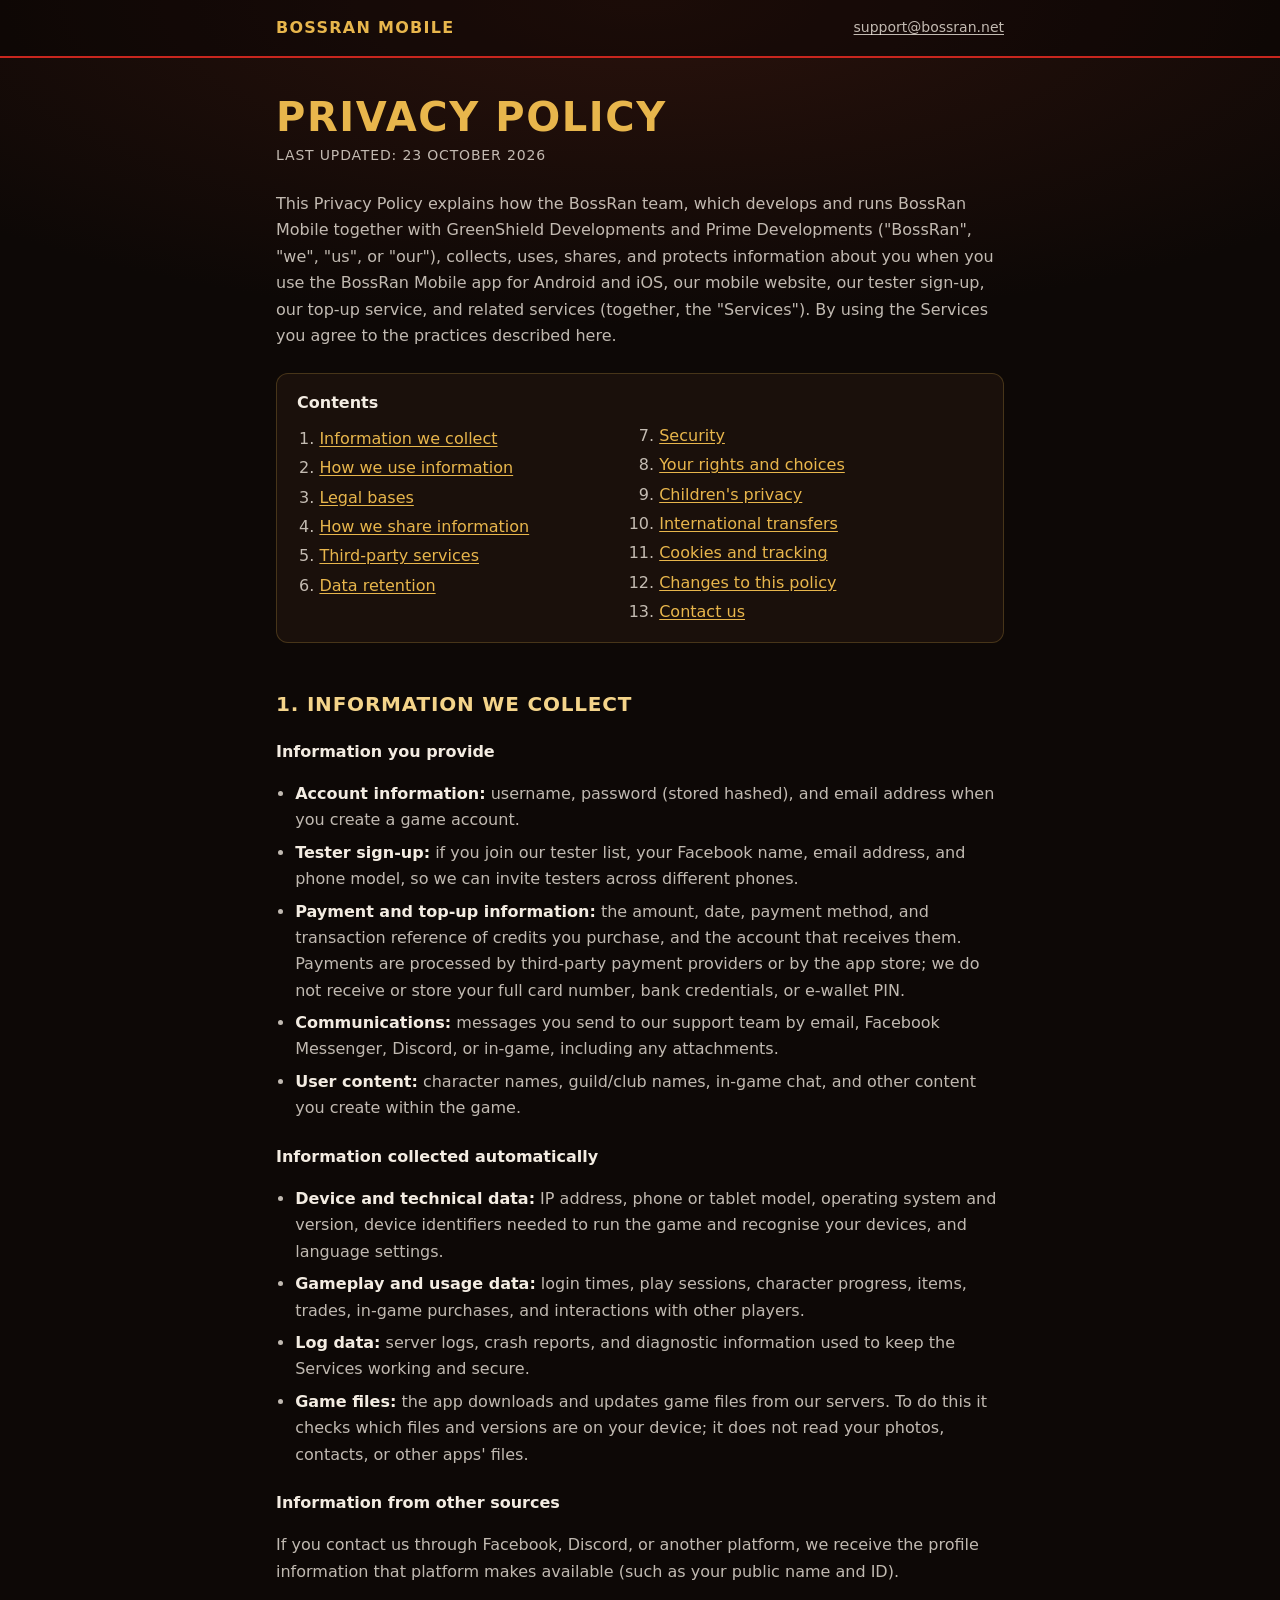
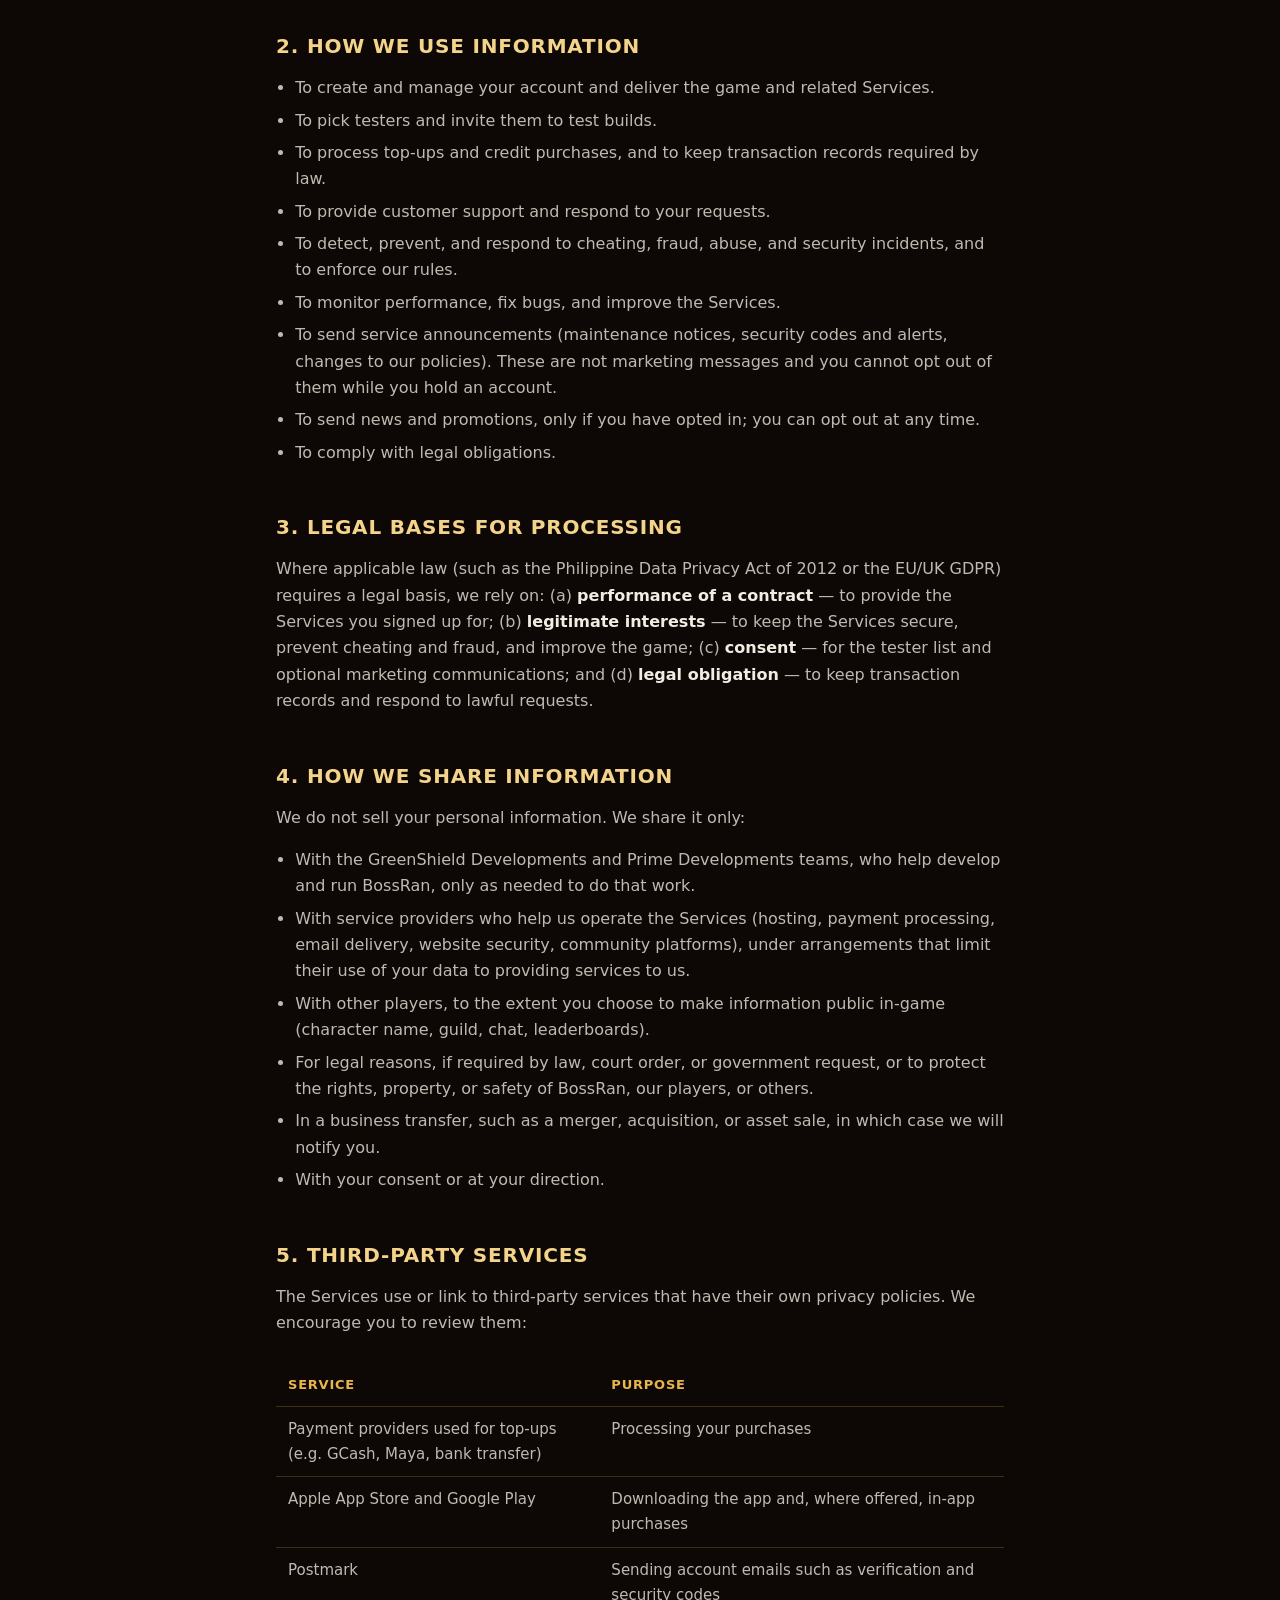
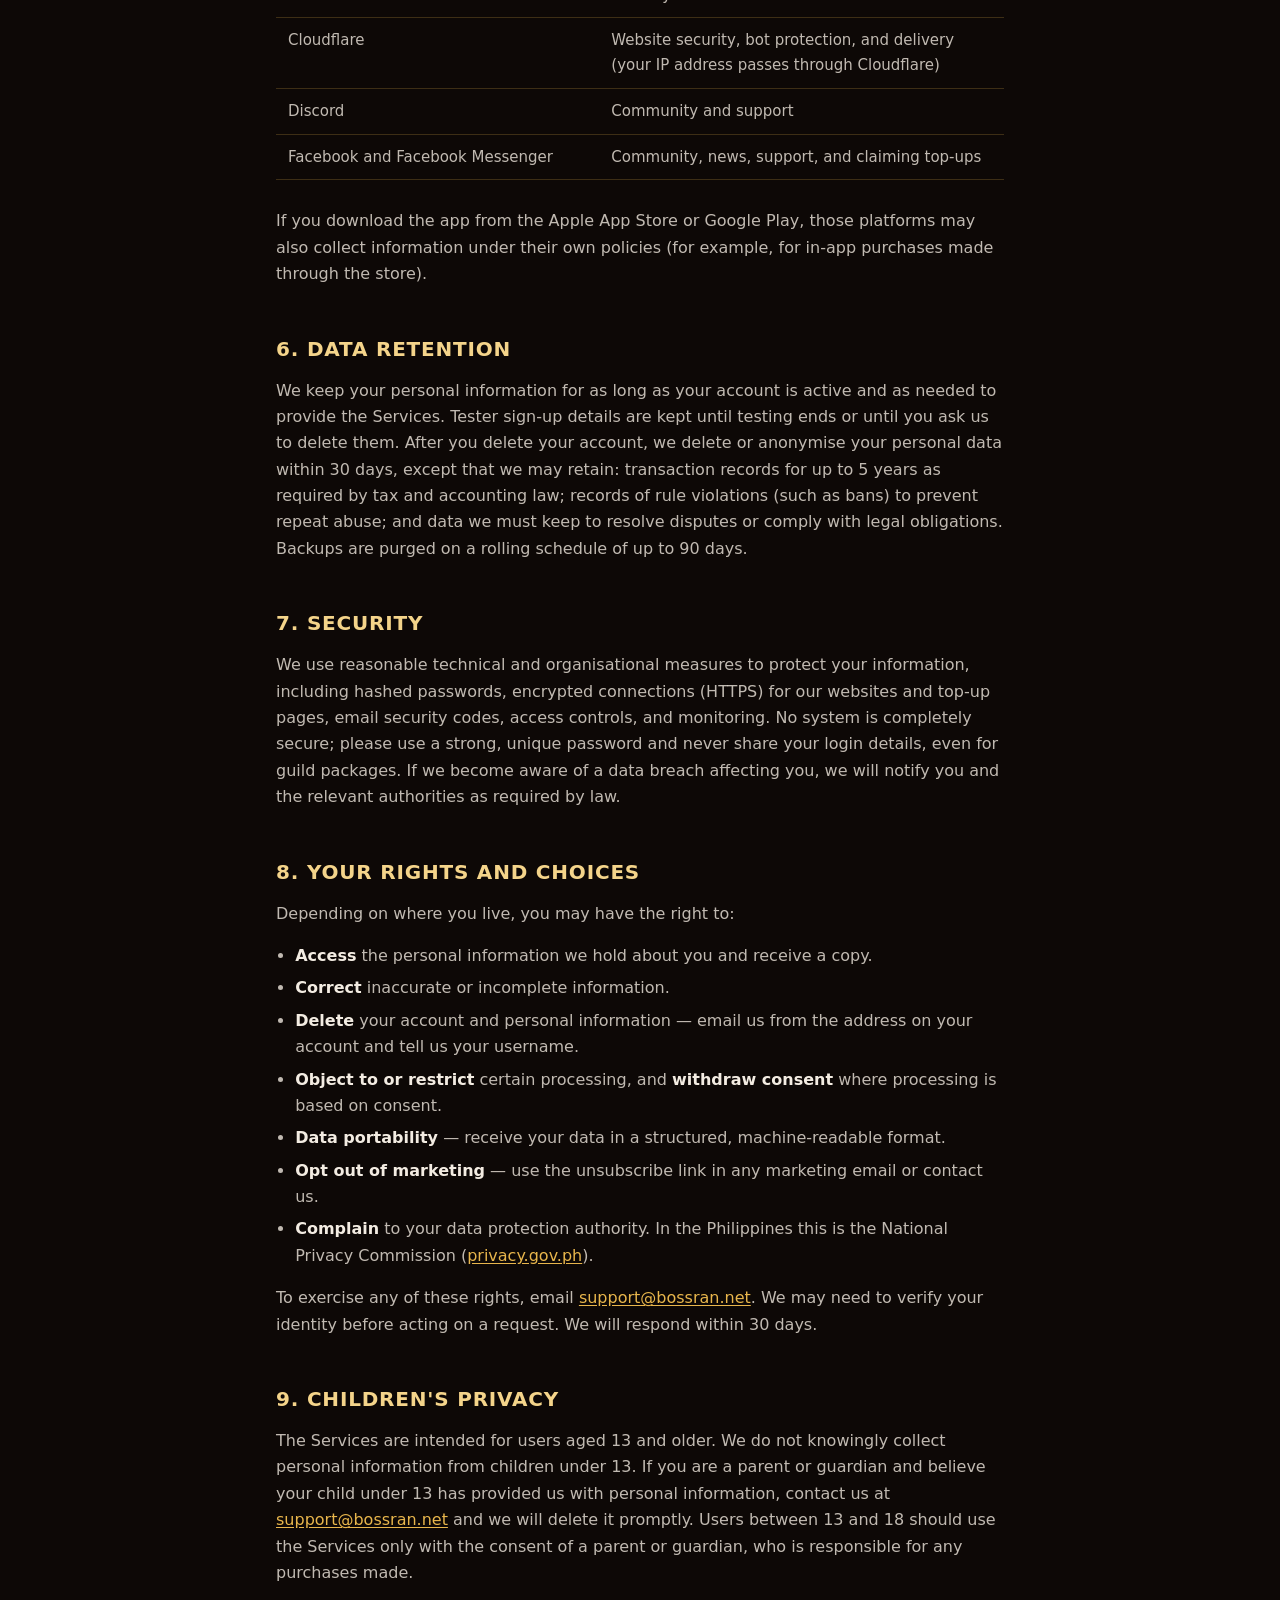
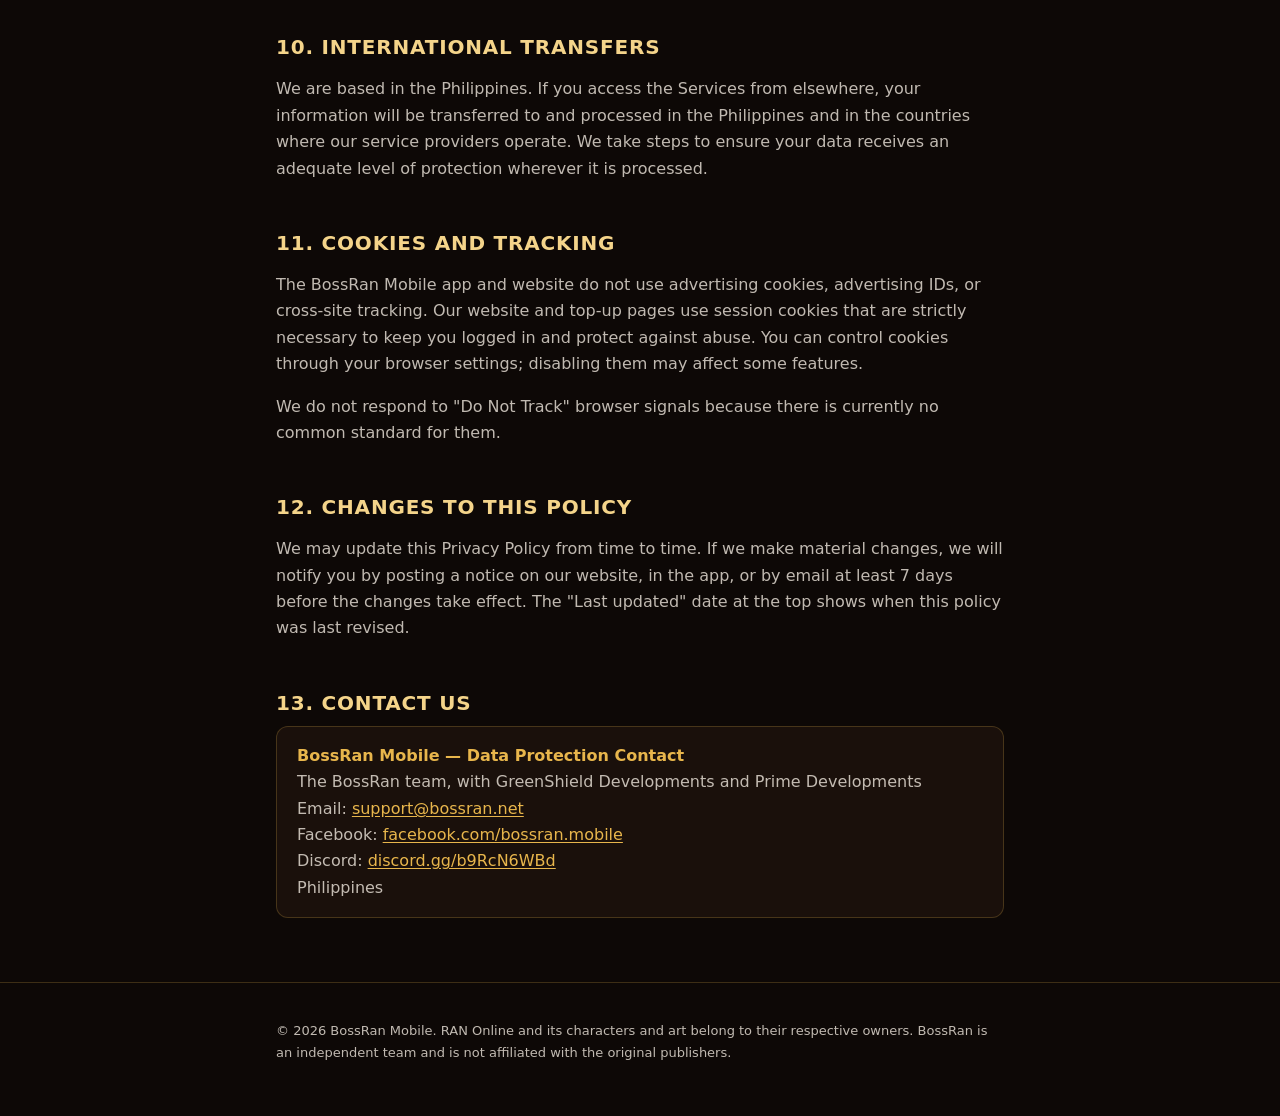
==== privacy.html @ d38cae31 "Update mobile site (2026-10-23) Co-Authored-By: Claude Opus 5.5 <noreply@anthropic.com>" ====
<!doctype html>
<html lang="en">
<head>
<meta charset="utf-8">
<meta name="viewport" content="width=device-width, initial-scale=1, viewport-fit=cover">
<title>Privacy Policy · BossRan Mobile</title>
<meta name="description" content="How BossRan Mobile collects, uses and protects your information.">
<meta name="theme-color" content="#0d0806">
<style>
:root {
  --bg: #0d0806;
  --panel: #1a100b;
  --border: rgba(232, 182, 76, .22);
  --gold: #e8b64c;
  --gold-soft: #f4d48a;
  --red: #c8261e;
  --text: #f3ece2;
  --muted: rgba(243, 236, 226, .78);
}
* { box-sizing: border-box; }
html { -webkit-text-size-adjust: 100%; scroll-behavior: smooth; }
body {
  margin: 0;
  background: radial-gradient(120% 60% at 50% 0, #2a120c 0, var(--bg) 60%) fixed, var(--bg);
  color: var(--text);
  font: 16px/1.65 system-ui, -apple-system, "Segoe UI", Roboto, sans-serif;
}
.wrap { max-width: 760px; margin: 0 auto; padding: 0 16px; }
header { border-bottom: 2px solid var(--red); background: rgba(0, 0, 0, .35); }
header .wrap { display: flex; align-items: center; justify-content: space-between; min-height: 56px; gap: 12px; }
.brand { color: var(--gold); font-weight: 800; letter-spacing: .08em; text-transform: uppercase; text-decoration: none; }
header a.contact { color: var(--muted); font-size: 14px; }
main { padding: 36px 0 64px; }
h1 { margin: 0 0 4px; color: var(--gold); font-size: clamp(28px, 7vw, 40px); line-height: 1.15; letter-spacing: .04em; text-transform: uppercase; }
.updated { margin: 0 0 24px; color: var(--muted); font-size: 14px; letter-spacing: .06em; text-transform: uppercase; }
h2 { margin: 40px 0 10px; padding-top: 8px; color: var(--gold-soft); font-size: 20px; line-height: 1.3; text-transform: uppercase; letter-spacing: .04em; scroll-margin-top: 16px; }
h3 { margin: 22px 0 6px; font-size: 16px; }
p, li { color: var(--muted); }
ul { padding-left: 1.2em; }
li { margin: 6px 0; }
b, strong { color: var(--text); }
a { color: var(--gold); text-underline-offset: 2px; }
.toc { margin: 24px 0; padding: 16px 20px; background: var(--panel); border: 1px solid var(--border); border-radius: 12px; }
.toc p { margin: 0 0 6px; color: var(--text); font-weight: 700; }
.toc ol { margin: 0; padding-left: 1.4em; columns: 2 220px; }
.toc li { margin: 3px 0; }
.note { padding: 14px 16px; background: rgba(200, 38, 30, .12); border-left: 3px solid var(--red); border-radius: 0 10px 10px 0; }
.table-wrap { overflow-x: auto; }
table { width: 100%; border-collapse: collapse; margin: 12px 0; font-size: 15px; }
th, td { padding: 10px 12px; border-bottom: 1px solid var(--border); text-align: left; vertical-align: top; }
th { color: var(--gold); font-size: 13px; letter-spacing: .06em; text-transform: uppercase; }
td { color: var(--muted); }
address { font-style: normal; padding: 16px 20px; background: var(--panel); border: 1px solid var(--border); border-radius: 12px; color: var(--muted); }
address b { color: var(--gold); }
footer { border-top: 1px solid var(--border); padding: 24px 0 40px; color: var(--muted); font-size: 13px; }
</style>
</head>
<body>
<header>
  <div class="wrap">
    <a class="brand" href="./">BossRan Mobile</a>
    <a class="contact" href="mailto:support@bossran.net">support@bossran.net</a>
  </div>
</header>

<main>
  <div class="wrap">
    <h1>Privacy Policy</h1>
    <p class="updated">Last updated: 23 October 2026</p>

    <p>This Privacy Policy explains how the BossRan team, which develops and runs BossRan Mobile together with GreenShield Developments and Prime Developments ("BossRan", "we", "us", or "our"), collects, uses, shares, and protects information about you when you use the BossRan Mobile app for Android and iOS, our mobile website, our tester sign-up, our top-up service, and related services (together, the "Services"). By using the Services you agree to the practices described here.</p>

    <nav class="toc" aria-label="Contents">
      <p>Contents</p>
      <ol>
        <li><a href="#collect">Information we collect</a></li>
        <li><a href="#use">How we use information</a></li>
        <li><a href="#bases">Legal bases</a></li>
        <li><a href="#share">How we share information</a></li>
        <li><a href="#third-party">Third-party services</a></li>
        <li><a href="#retention">Data retention</a></li>
        <li><a href="#security">Security</a></li>
        <li><a href="#rights">Your rights and choices</a></li>
        <li><a href="#children">Children's privacy</a></li>
        <li><a href="#transfers">International transfers</a></li>
        <li><a href="#cookies">Cookies and tracking</a></li>
        <li><a href="#changes">Changes to this policy</a></li>
        <li><a href="#contact">Contact us</a></li>
      </ol>
    </nav>

    <h2 id="collect">1. Information we collect</h2>
    <h3>Information you provide</h3>
    <ul>
      <li><b>Account information:</b> username, password (stored hashed), and email address when you create a game account.</li>
      <li><b>Tester sign-up:</b> if you join our tester list, your Facebook name, email address, and phone model, so we can invite testers across different phones.</li>
      <li><b>Payment and top-up information:</b> the amount, date, payment method, and transaction reference of credits you purchase, and the account that receives them. Payments are processed by third-party payment providers or by the app store; we do not receive or store your full card number, bank credentials, or e-wallet PIN.</li>
      <li><b>Communications:</b> messages you send to our support team by email, Facebook Messenger, Discord, or in-game, including any attachments.</li>
      <li><b>User content:</b> character names, guild/club names, in-game chat, and other content you create within the game.</li>
    </ul>
    <h3>Information collected automatically</h3>
    <ul>
      <li><b>Device and technical data:</b> IP address, phone or tablet model, operating system and version, device identifiers needed to run the game and recognise your devices, and language settings.</li>
      <li><b>Gameplay and usage data:</b> login times, play sessions, character progress, items, trades, in-game purchases, and interactions with other players.</li>
      <li><b>Log data:</b> server logs, crash reports, and diagnostic information used to keep the Services working and secure.</li>
      <li><b>Game files:</b> the app downloads and updates game files from our servers. To do this it checks which files and versions are on your device; it does not read your photos, contacts, or other apps' files.</li>
    </ul>
    <h3>Information from other sources</h3>
    <p>If you contact us through Facebook, Discord, or another platform, we receive the profile information that platform makes available (such as your public name and ID).</p>

    <h2 id="use">2. How we use information</h2>
    <ul>
      <li>To create and manage your account and deliver the game and related Services.</li>
      <li>To pick testers and invite them to test builds.</li>
      <li>To process top-ups and credit purchases, and to keep transaction records required by law.</li>
      <li>To provide customer support and respond to your requests.</li>
      <li>To detect, prevent, and respond to cheating, fraud, abuse, and security incidents, and to enforce our rules.</li>
      <li>To monitor performance, fix bugs, and improve the Services.</li>
      <li>To send service announcements (maintenance notices, security codes and alerts, changes to our policies). These are not marketing messages and you cannot opt out of them while you hold an account.</li>
      <li>To send news and promotions, only if you have opted in; you can opt out at any time.</li>
      <li>To comply with legal obligations.</li>
    </ul>

    <h2 id="bases">3. Legal bases for processing</h2>
    <p>Where applicable law (such as the Philippine Data Privacy Act of 2012 or the EU/UK GDPR) requires a legal basis, we rely on: (a) <b>performance of a contract</b> — to provide the Services you signed up for; (b) <b>legitimate interests</b> — to keep the Services secure, prevent cheating and fraud, and improve the game; (c) <b>consent</b> — for the tester list and optional marketing communications; and (d) <b>legal obligation</b> — to keep transaction records and respond to lawful requests.</p>

    <h2 id="share">4. How we share information</h2>
    <p>We do not sell your personal information. We share it only:</p>
    <ul>
      <li>With the GreenShield Developments and Prime Developments teams, who help develop and run BossRan, only as needed to do that work.</li>
      <li>With service providers who help us operate the Services (hosting, payment processing, email delivery, website security, community platforms), under arrangements that limit their use of your data to providing services to us.</li>
      <li>With other players, to the extent you choose to make information public in-game (character name, guild, chat, leaderboards).</li>
      <li>For legal reasons, if required by law, court order, or government request, or to protect the rights, property, or safety of BossRan, our players, or others.</li>
      <li>In a business transfer, such as a merger, acquisition, or asset sale, in which case we will notify you.</li>
      <li>With your consent or at your direction.</li>
    </ul>

    <h2 id="third-party">5. Third-party services</h2>
    <p>The Services use or link to third-party services that have their own privacy policies. We encourage you to review them:</p>
    <div class="table-wrap">
      <table>
        <thead><tr><th>Service</th><th>Purpose</th></tr></thead>
        <tbody>
          <tr><td>Payment providers used for top-ups (e.g. GCash, Maya, bank transfer)</td><td>Processing your purchases</td></tr>
          <tr><td>Apple App Store and Google Play</td><td>Downloading the app and, where offered, in-app purchases</td></tr>
          <tr><td>Postmark</td><td>Sending account emails such as verification and security codes</td></tr>
          <tr><td>Cloudflare</td><td>Website security, bot protection, and delivery (your IP address passes through Cloudflare)</td></tr>
          <tr><td>Discord</td><td>Community and support</td></tr>
          <tr><td>Facebook and Facebook Messenger</td><td>Community, news, support, and claiming top-ups</td></tr>
        </tbody>
      </table>
    </div>
    <p>If you download the app from the Apple App Store or Google Play, those platforms may also collect information under their own policies (for example, for in-app purchases made through the store).</p>

    <h2 id="retention">6. Data retention</h2>
    <p>We keep your personal information for as long as your account is active and as needed to provide the Services. Tester sign-up details are kept until testing ends or until you ask us to delete them. After you delete your account, we delete or anonymise your personal data within 30 days, except that we may retain: transaction records for up to 5 years as required by tax and accounting law; records of rule violations (such as bans) to prevent repeat abuse; and data we must keep to resolve disputes or comply with legal obligations. Backups are purged on a rolling schedule of up to 90 days.</p>

    <h2 id="security">7. Security</h2>
    <p>We use reasonable technical and organisational measures to protect your information, including hashed passwords, encrypted connections (HTTPS) for our websites and top-up pages, email security codes, access controls, and monitoring. No system is completely secure; please use a strong, unique password and never share your login details, even for guild packages. If we become aware of a data breach affecting you, we will notify you and the relevant authorities as required by law.</p>

    <h2 id="rights">8. Your rights and choices</h2>
    <p>Depending on where you live, you may have the right to:</p>
    <ul>
      <li><b>Access</b> the personal information we hold about you and receive a copy.</li>
      <li><b>Correct</b> inaccurate or incomplete information.</li>
      <li><b>Delete</b> your account and personal information — email us from the address on your account and tell us your username.</li>
      <li><b>Object to or restrict</b> certain processing, and <b>withdraw consent</b> where processing is based on consent.</li>
      <li><b>Data portability</b> — receive your data in a structured, machine-readable format.</li>
      <li><b>Opt out of marketing</b> — use the unsubscribe link in any marketing email or contact us.</li>
      <li><b>Complain</b> to your data protection authority. In the Philippines this is the National Privacy Commission (<a href="https://privacy.gov.ph" target="_blank" rel="noopener">privacy.gov.ph</a>).</li>
    </ul>
    <p>To exercise any of these rights, email <a href="mailto:support@bossran.net">support@bossran.net</a>. We may need to verify your identity before acting on a request. We will respond within 30 days.</p>

    <h2 id="children">9. Children's privacy</h2>
    <p>The Services are intended for users aged 13 and older. We do not knowingly collect personal information from children under 13. If you are a parent or guardian and believe your child under 13 has provided us with personal information, contact us at <a href="mailto:support@bossran.net">support@bossran.net</a> and we will delete it promptly. Users between 13 and 18 should use the Services only with the consent of a parent or guardian, who is responsible for any purchases made.</p>

    <h2 id="transfers">10. International transfers</h2>
    <p>We are based in the Philippines. If you access the Services from elsewhere, your information will be transferred to and processed in the Philippines and in the countries where our service providers operate. We take steps to ensure your data receives an adequate level of protection wherever it is processed.</p>

    <h2 id="cookies">11. Cookies and tracking</h2>
    <p>The BossRan Mobile app and website do not use advertising cookies, advertising IDs, or cross-site tracking. Our website and top-up pages use session cookies that are strictly necessary to keep you logged in and protect against abuse. You can control cookies through your browser settings; disabling them may affect some features.</p>
    <p>We do not respond to "Do Not Track" browser signals because there is currently no common standard for them.</p>

    <h2 id="changes">12. Changes to this policy</h2>
    <p>We may update this Privacy Policy from time to time. If we make material changes, we will notify you by posting a notice on our website, in the app, or by email at least 7 days before the changes take effect. The "Last updated" date at the top shows when this policy was last revised.</p>

    <h2 id="contact">13. Contact us</h2>
    <address>
      <b>BossRan Mobile — Data Protection Contact</b><br>
      The BossRan team, with GreenShield Developments and Prime Developments<br>
      Email: <a href="mailto:support@bossran.net">support@bossran.net</a><br>
      Facebook: <a href="https://www.facebook.com/bossran.mobile" target="_blank" rel="noopener">facebook.com/bossran.mobile</a><br>
      Discord: <a href="https://discord.gg/b9RcN6WBd" target="_blank" rel="noopener">discord.gg/b9RcN6WBd</a><br>
      Philippines
    </address>
  </div>
</main>

<footer>
  <div class="wrap">
    <p>© 2026 BossRan Mobile. RAN Online and its characters and art belong to their respective owners. BossRan is an independent team and is not affiliated with the original publishers.</p>
  </div>
</footer>
</body>
</html>
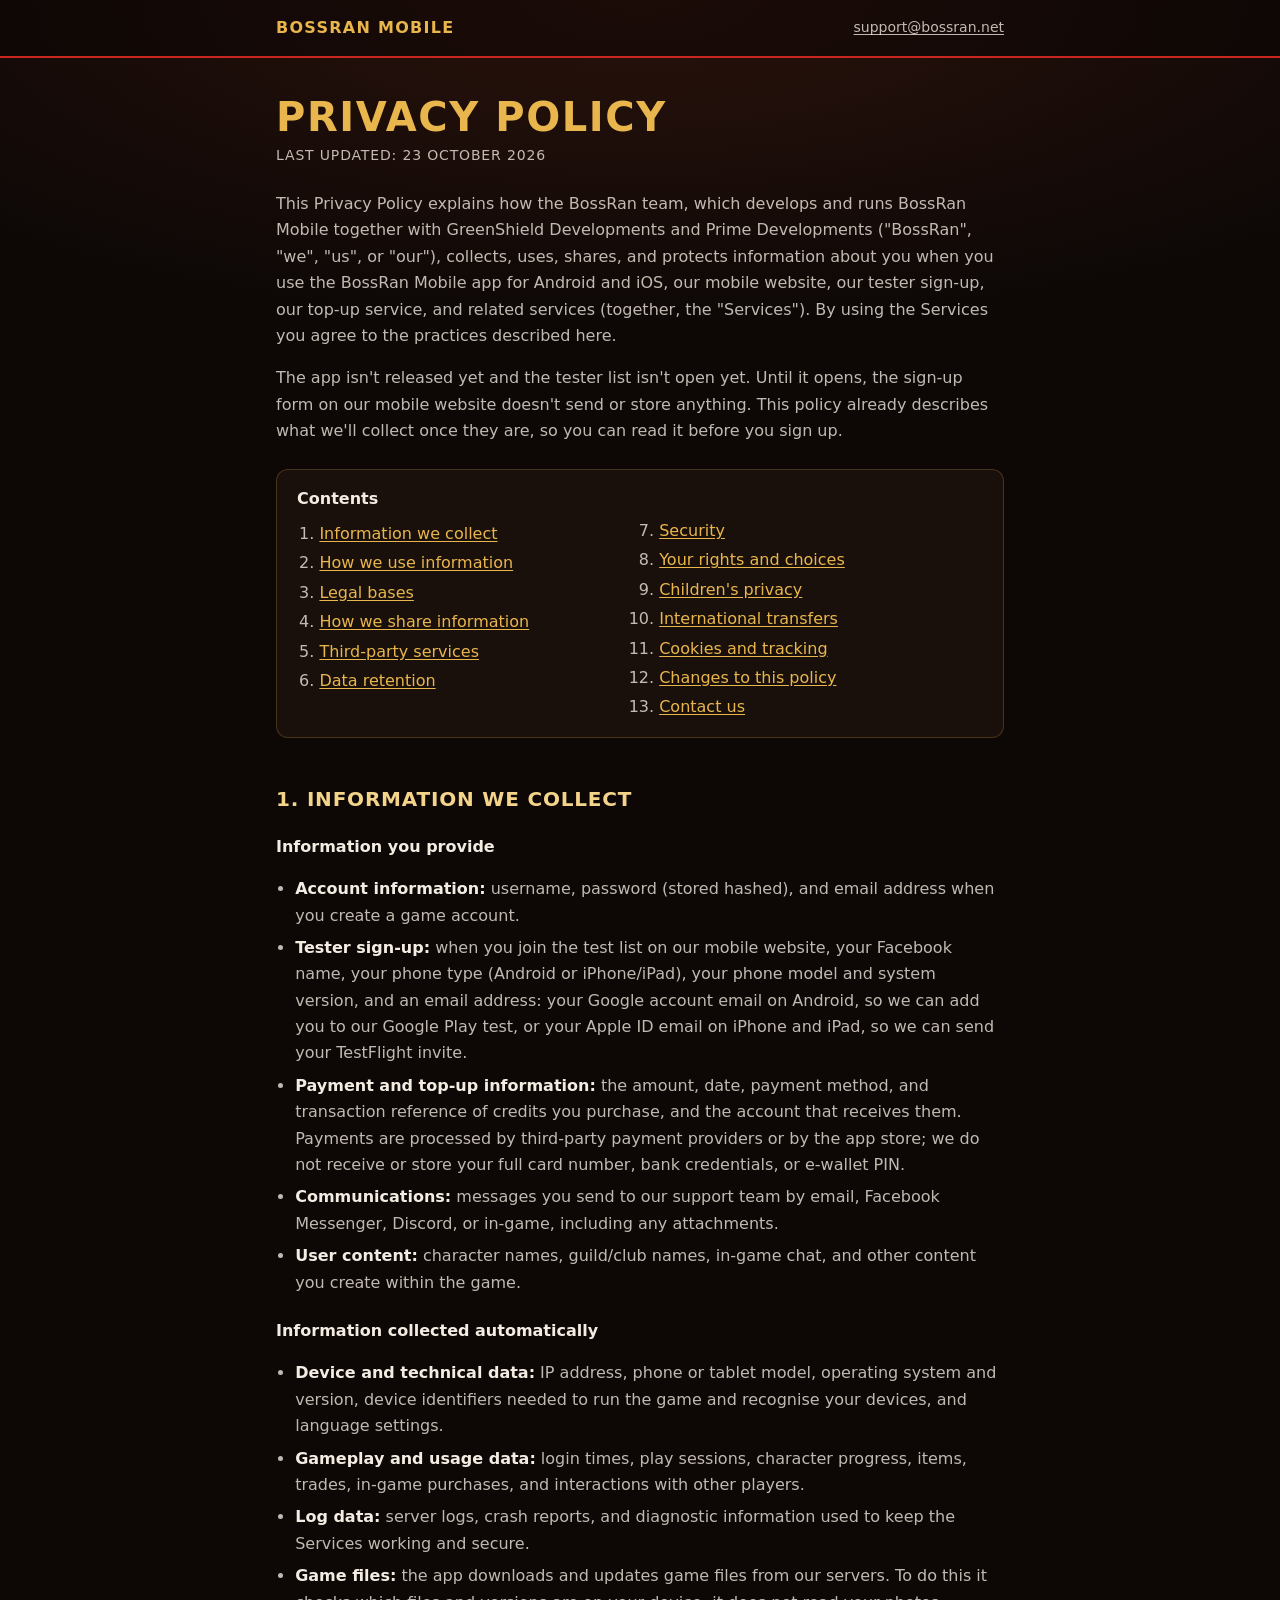
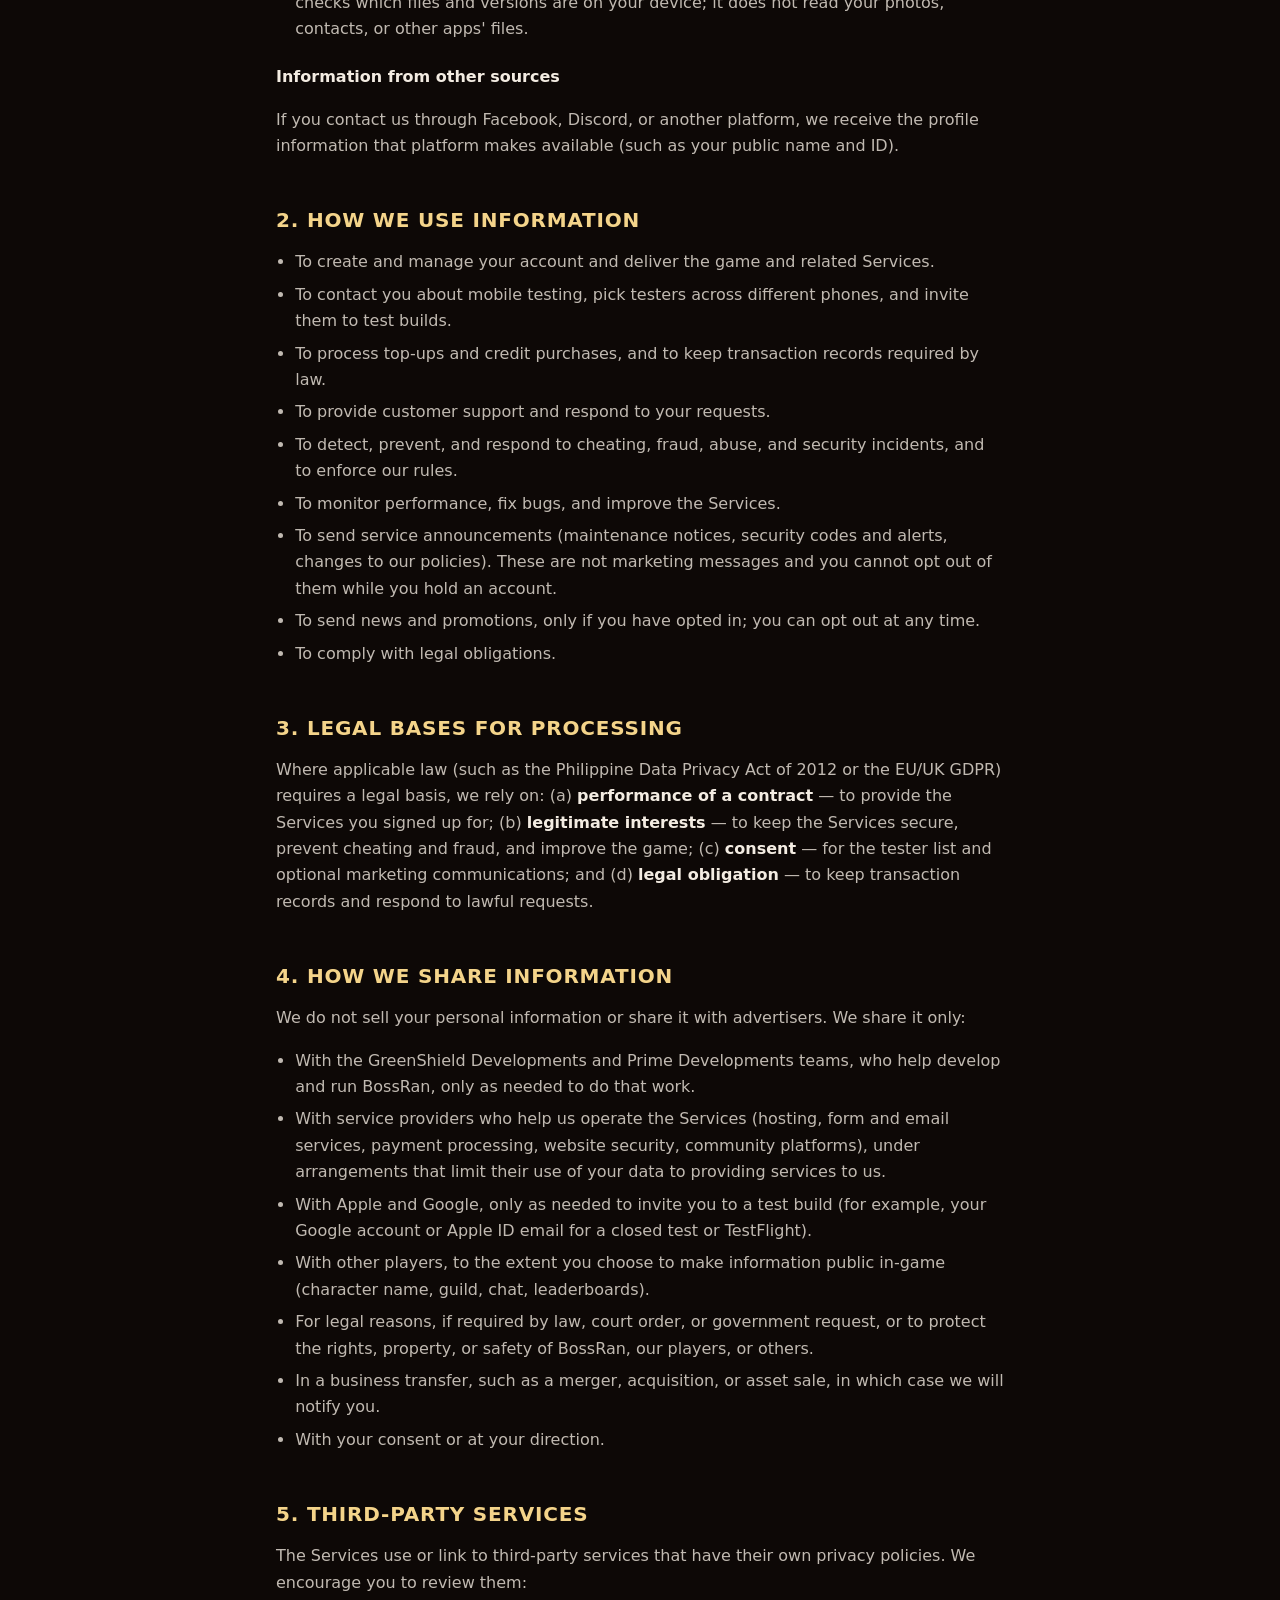
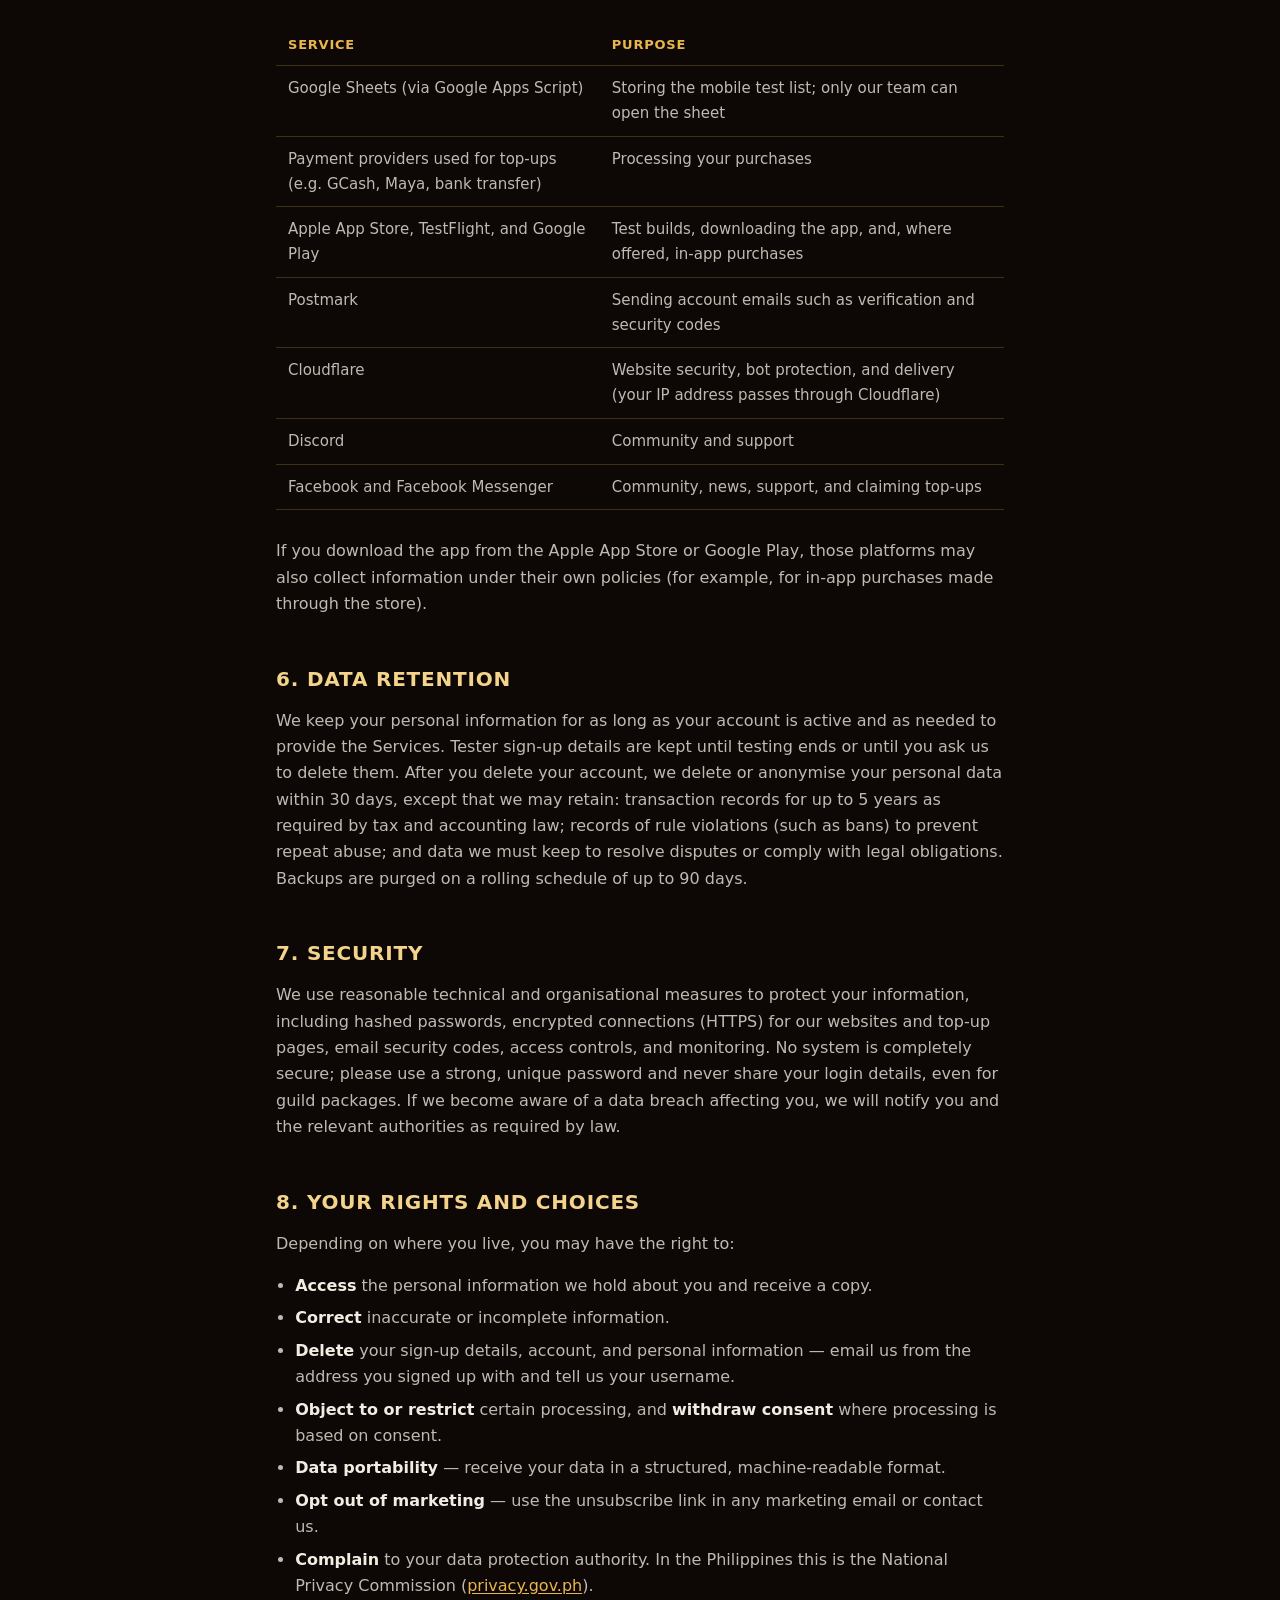
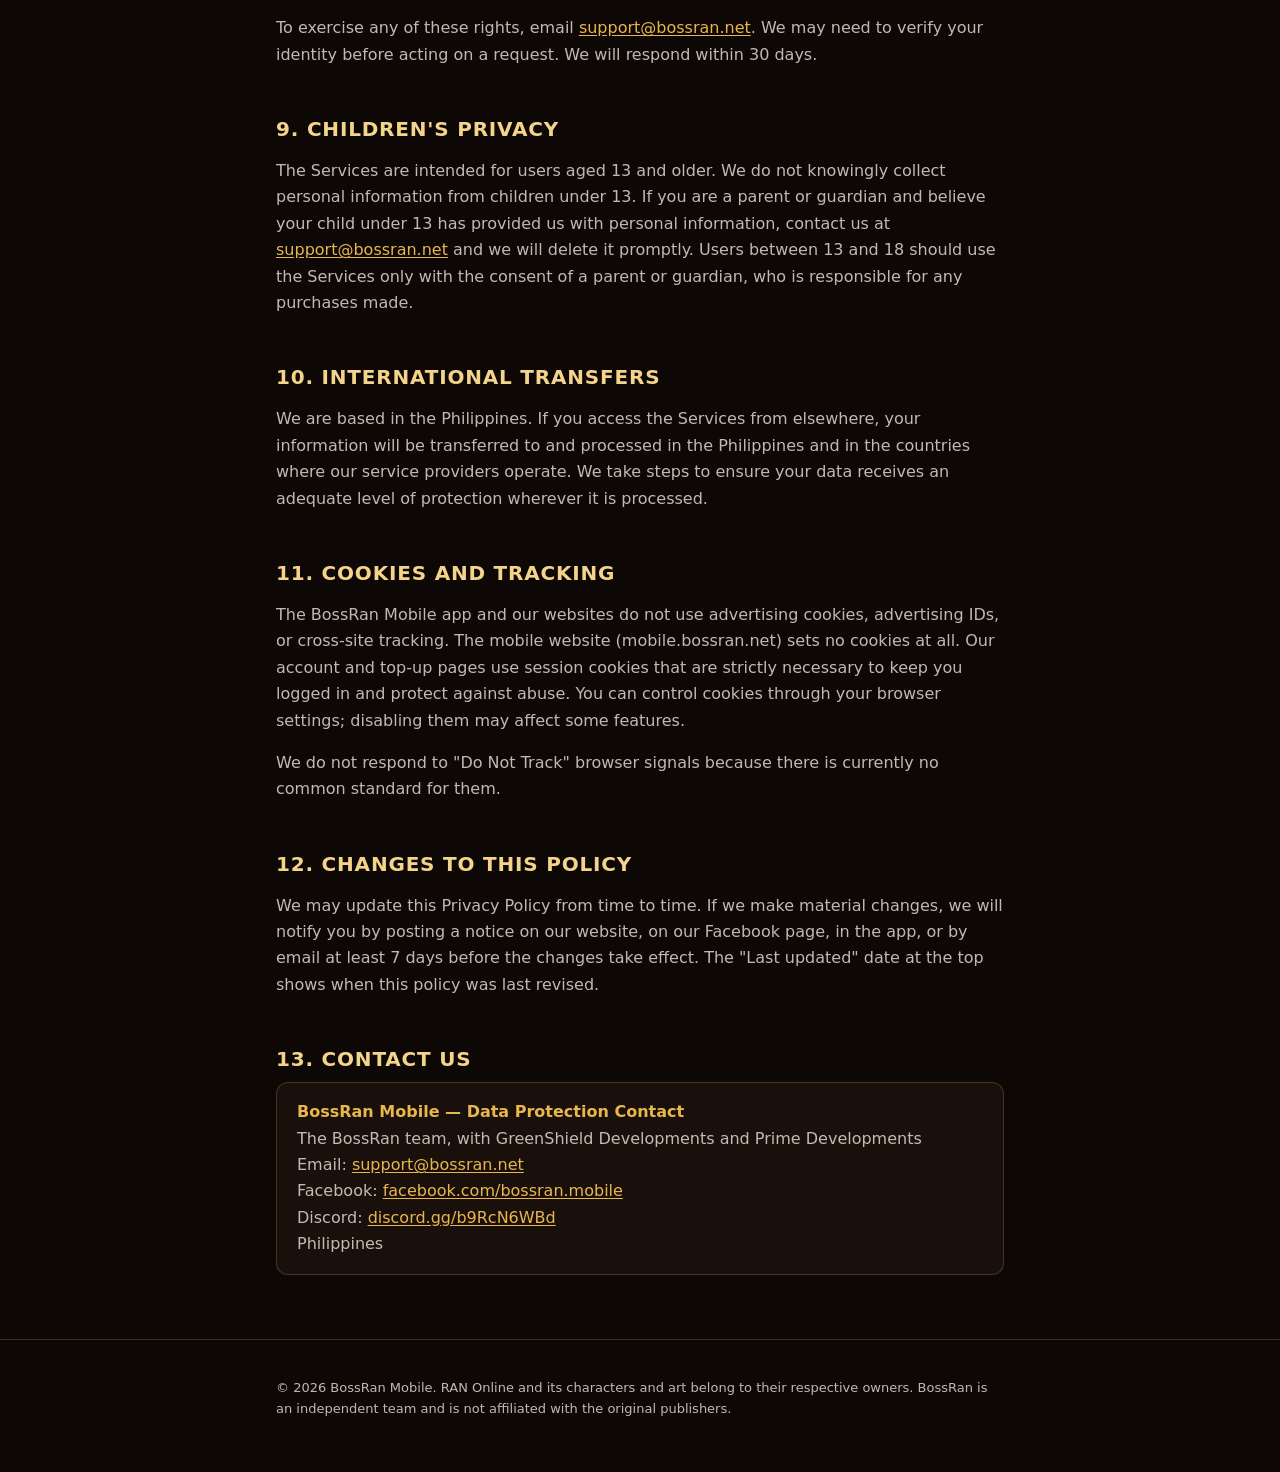
==== commit 2e600f01: "Update mobile site (2026-10-23) Co-Authored-By: Claude Opus 5.5 <noreply@anthropic.com>" ====
--- a/privacy.html
+++ b/privacy.html
@@ -69,6 +69,7 @@
     <p class="updated">Last updated: 23 October 2026</p>
 
     <p>This Privacy Policy explains how the BossRan team, which develops and runs BossRan Mobile together with GreenShield Developments and Prime Developments ("BossRan", "we", "us", or "our"), collects, uses, shares, and protects information about you when you use the BossRan Mobile app for Android and iOS, our mobile website, our tester sign-up, our top-up service, and related services (together, the "Services"). By using the Services you agree to the practices described here.</p>
+    <p>The app isn't released yet and the tester list isn't open yet. Until it opens, the sign-up form on our mobile website doesn't send or store anything. This policy already describes what we'll collect once they are, so you can read it before you sign up.</p>
 
     <nav class="toc" aria-label="Contents">
       <p>Contents</p>
@@ -93,7 +94,7 @@
     <h3>Information you provide</h3>
     <ul>
       <li><b>Account information:</b> username, password (stored hashed), and email address when you create a game account.</li>
-      <li><b>Tester sign-up:</b> if you join our tester list, your Facebook name, email address, and phone model, so we can invite testers across different phones.</li>
+      <li><b>Tester sign-up:</b> when you join the test list on our mobile website, your Facebook name, your phone type (Android or iPhone/iPad), your phone model and system version, and an email address: your Google account email on Android, so we can add you to our Google Play test, or your Apple ID email on iPhone and iPad, so we can send your TestFlight invite.</li>
       <li><b>Payment and top-up information:</b> the amount, date, payment method, and transaction reference of credits you purchase, and the account that receives them. Payments are processed by third-party payment providers or by the app store; we do not receive or store your full card number, bank credentials, or e-wallet PIN.</li>
       <li><b>Communications:</b> messages you send to our support team by email, Facebook Messenger, Discord, or in-game, including any attachments.</li>
       <li><b>User content:</b> character names, guild/club names, in-game chat, and other content you create within the game.</li>
@@ -111,7 +112,7 @@
     <h2 id="use">2. How we use information</h2>
     <ul>
       <li>To create and manage your account and deliver the game and related Services.</li>
-      <li>To pick testers and invite them to test builds.</li>
+      <li>To contact you about mobile testing, pick testers across different phones, and invite them to test builds.</li>
       <li>To process top-ups and credit purchases, and to keep transaction records required by law.</li>
       <li>To provide customer support and respond to your requests.</li>
       <li>To detect, prevent, and respond to cheating, fraud, abuse, and security incidents, and to enforce our rules.</li>
@@ -125,10 +126,11 @@
     <p>Where applicable law (such as the Philippine Data Privacy Act of 2012 or the EU/UK GDPR) requires a legal basis, we rely on: (a) <b>performance of a contract</b> — to provide the Services you signed up for; (b) <b>legitimate interests</b> — to keep the Services secure, prevent cheating and fraud, and improve the game; (c) <b>consent</b> — for the tester list and optional marketing communications; and (d) <b>legal obligation</b> — to keep transaction records and respond to lawful requests.</p>
 
     <h2 id="share">4. How we share information</h2>
-    <p>We do not sell your personal information. We share it only:</p>
+    <p>We do not sell your personal information or share it with advertisers. We share it only:</p>
     <ul>
       <li>With the GreenShield Developments and Prime Developments teams, who help develop and run BossRan, only as needed to do that work.</li>
-      <li>With service providers who help us operate the Services (hosting, payment processing, email delivery, website security, community platforms), under arrangements that limit their use of your data to providing services to us.</li>
+      <li>With service providers who help us operate the Services (hosting, form and email services, payment processing, website security, community platforms), under arrangements that limit their use of your data to providing services to us.</li>
+      <li>With Apple and Google, only as needed to invite you to a test build (for example, your Google account or Apple ID email for a closed test or TestFlight).</li>
       <li>With other players, to the extent you choose to make information public in-game (character name, guild, chat, leaderboards).</li>
       <li>For legal reasons, if required by law, court order, or government request, or to protect the rights, property, or safety of BossRan, our players, or others.</li>
       <li>In a business transfer, such as a merger, acquisition, or asset sale, in which case we will notify you.</li>
@@ -141,8 +143,9 @@
       <table>
         <thead><tr><th>Service</th><th>Purpose</th></tr></thead>
         <tbody>
+          <tr><td>Google Sheets (via Google Apps Script)</td><td>Storing the mobile test list; only our team can open the sheet</td></tr>
           <tr><td>Payment providers used for top-ups (e.g. GCash, Maya, bank transfer)</td><td>Processing your purchases</td></tr>
-          <tr><td>Apple App Store and Google Play</td><td>Downloading the app and, where offered, in-app purchases</td></tr>
+          <tr><td>Apple App Store, TestFlight, and Google Play</td><td>Test builds, downloading the app, and, where offered, in-app purchases</td></tr>
           <tr><td>Postmark</td><td>Sending account emails such as verification and security codes</td></tr>
           <tr><td>Cloudflare</td><td>Website security, bot protection, and delivery (your IP address passes through Cloudflare)</td></tr>
           <tr><td>Discord</td><td>Community and support</td></tr>
@@ -163,7 +166,7 @@
     <ul>
       <li><b>Access</b> the personal information we hold about you and receive a copy.</li>
       <li><b>Correct</b> inaccurate or incomplete information.</li>
-      <li><b>Delete</b> your account and personal information — email us from the address on your account and tell us your username.</li>
+      <li><b>Delete</b> your sign-up details, account, and personal information — email us from the address you signed up with and tell us your username.</li>
       <li><b>Object to or restrict</b> certain processing, and <b>withdraw consent</b> where processing is based on consent.</li>
       <li><b>Data portability</b> — receive your data in a structured, machine-readable format.</li>
       <li><b>Opt out of marketing</b> — use the unsubscribe link in any marketing email or contact us.</li>
@@ -178,11 +181,11 @@
     <p>We are based in the Philippines. If you access the Services from elsewhere, your information will be transferred to and processed in the Philippines and in the countries where our service providers operate. We take steps to ensure your data receives an adequate level of protection wherever it is processed.</p>
 
     <h2 id="cookies">11. Cookies and tracking</h2>
-    <p>The BossRan Mobile app and website do not use advertising cookies, advertising IDs, or cross-site tracking. Our website and top-up pages use session cookies that are strictly necessary to keep you logged in and protect against abuse. You can control cookies through your browser settings; disabling them may affect some features.</p>
+    <p>The BossRan Mobile app and our websites do not use advertising cookies, advertising IDs, or cross-site tracking. The mobile website (mobile.bossran.net) sets no cookies at all. Our account and top-up pages use session cookies that are strictly necessary to keep you logged in and protect against abuse. You can control cookies through your browser settings; disabling them may affect some features.</p>
     <p>We do not respond to "Do Not Track" browser signals because there is currently no common standard for them.</p>
 
     <h2 id="changes">12. Changes to this policy</h2>
-    <p>We may update this Privacy Policy from time to time. If we make material changes, we will notify you by posting a notice on our website, in the app, or by email at least 7 days before the changes take effect. The "Last updated" date at the top shows when this policy was last revised.</p>
+    <p>We may update this Privacy Policy from time to time. If we make material changes, we will notify you by posting a notice on our website, on our Facebook page, in the app, or by email at least 7 days before the changes take effect. The "Last updated" date at the top shows when this policy was last revised.</p>
 
     <h2 id="contact">13. Contact us</h2>
     <address>
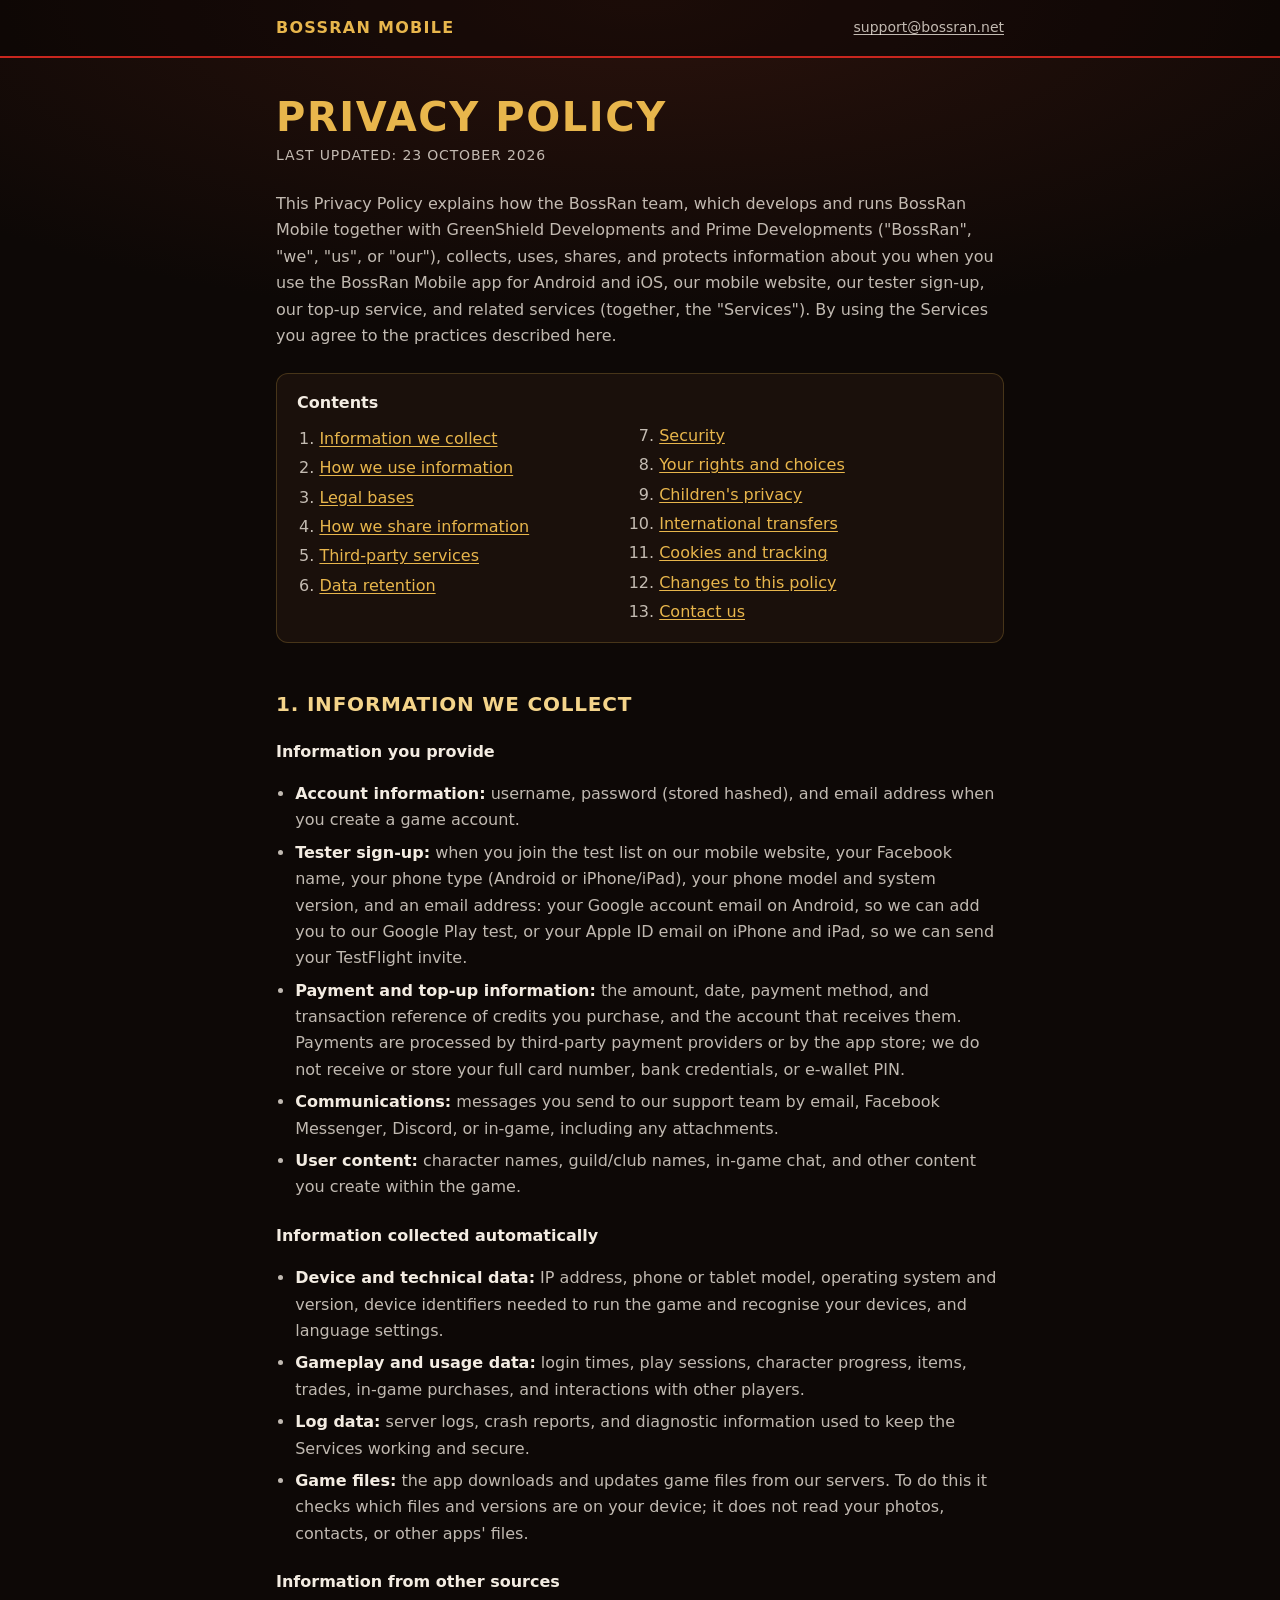
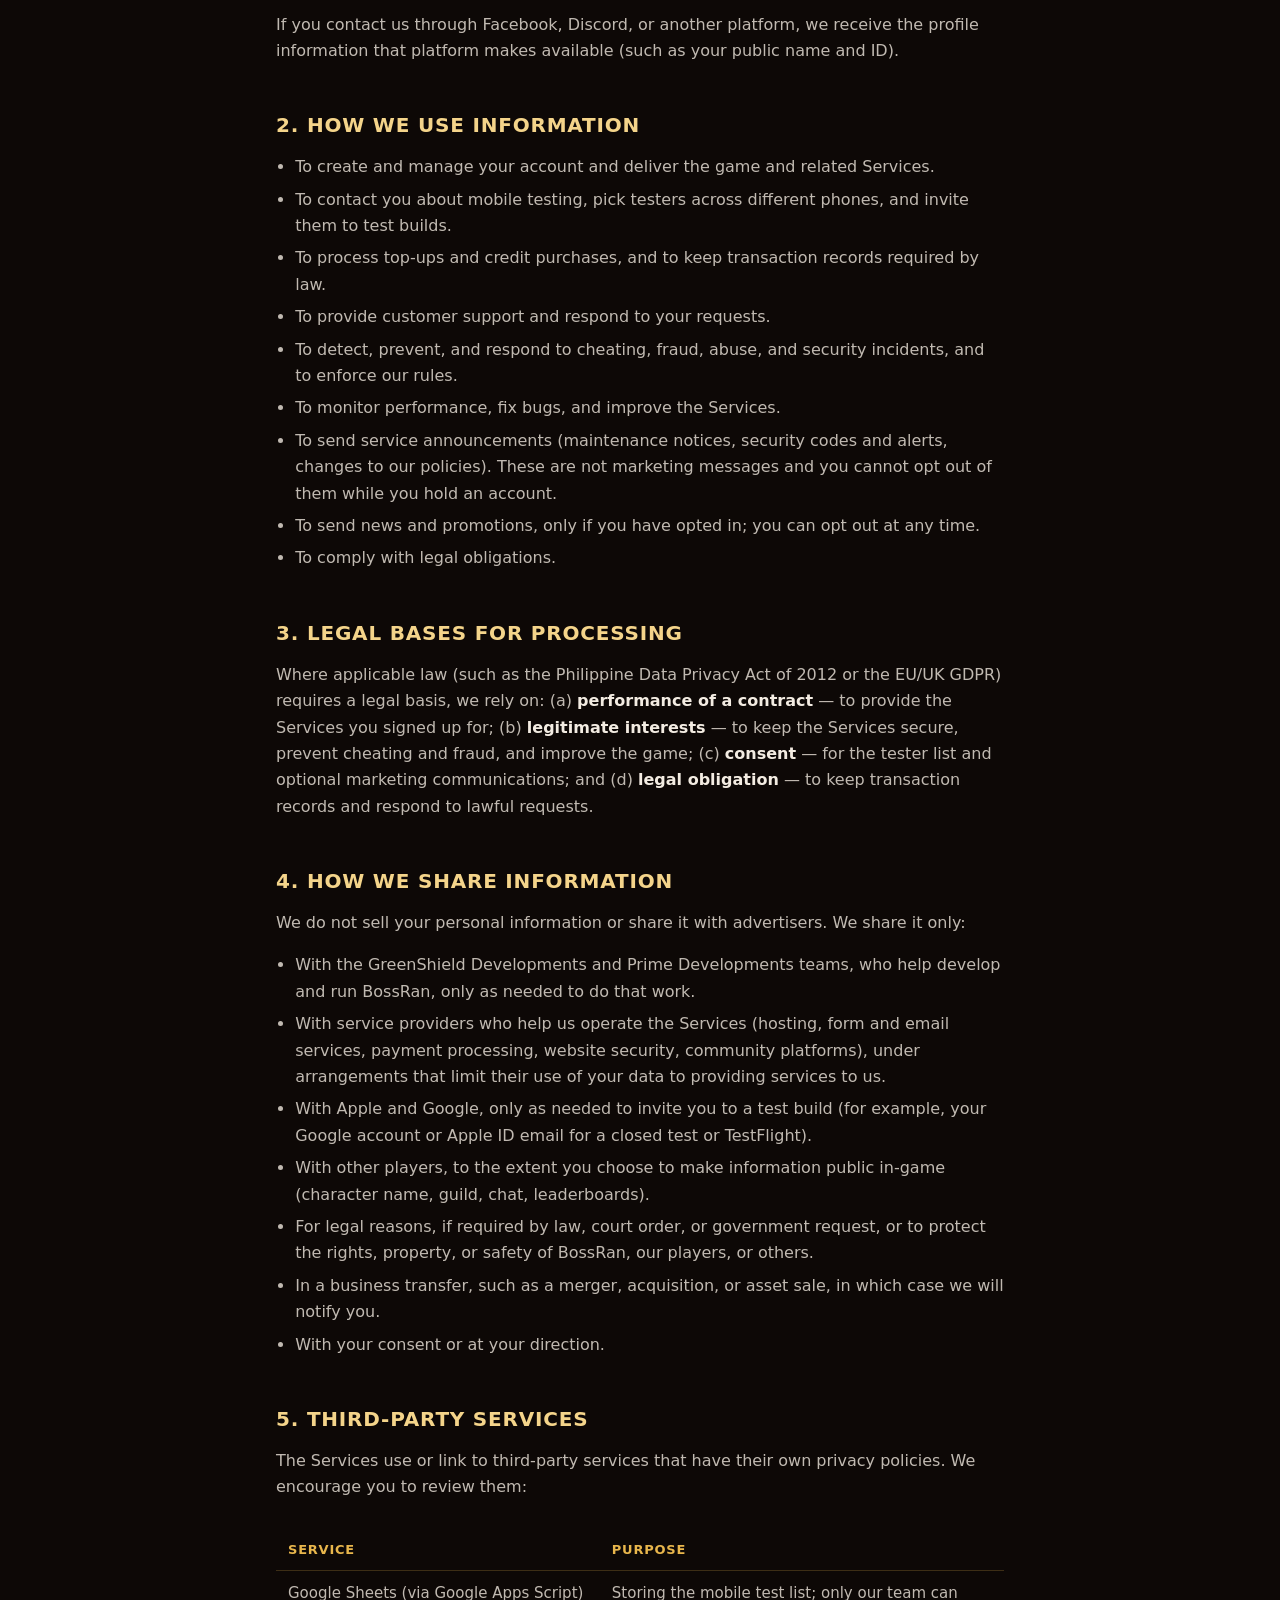
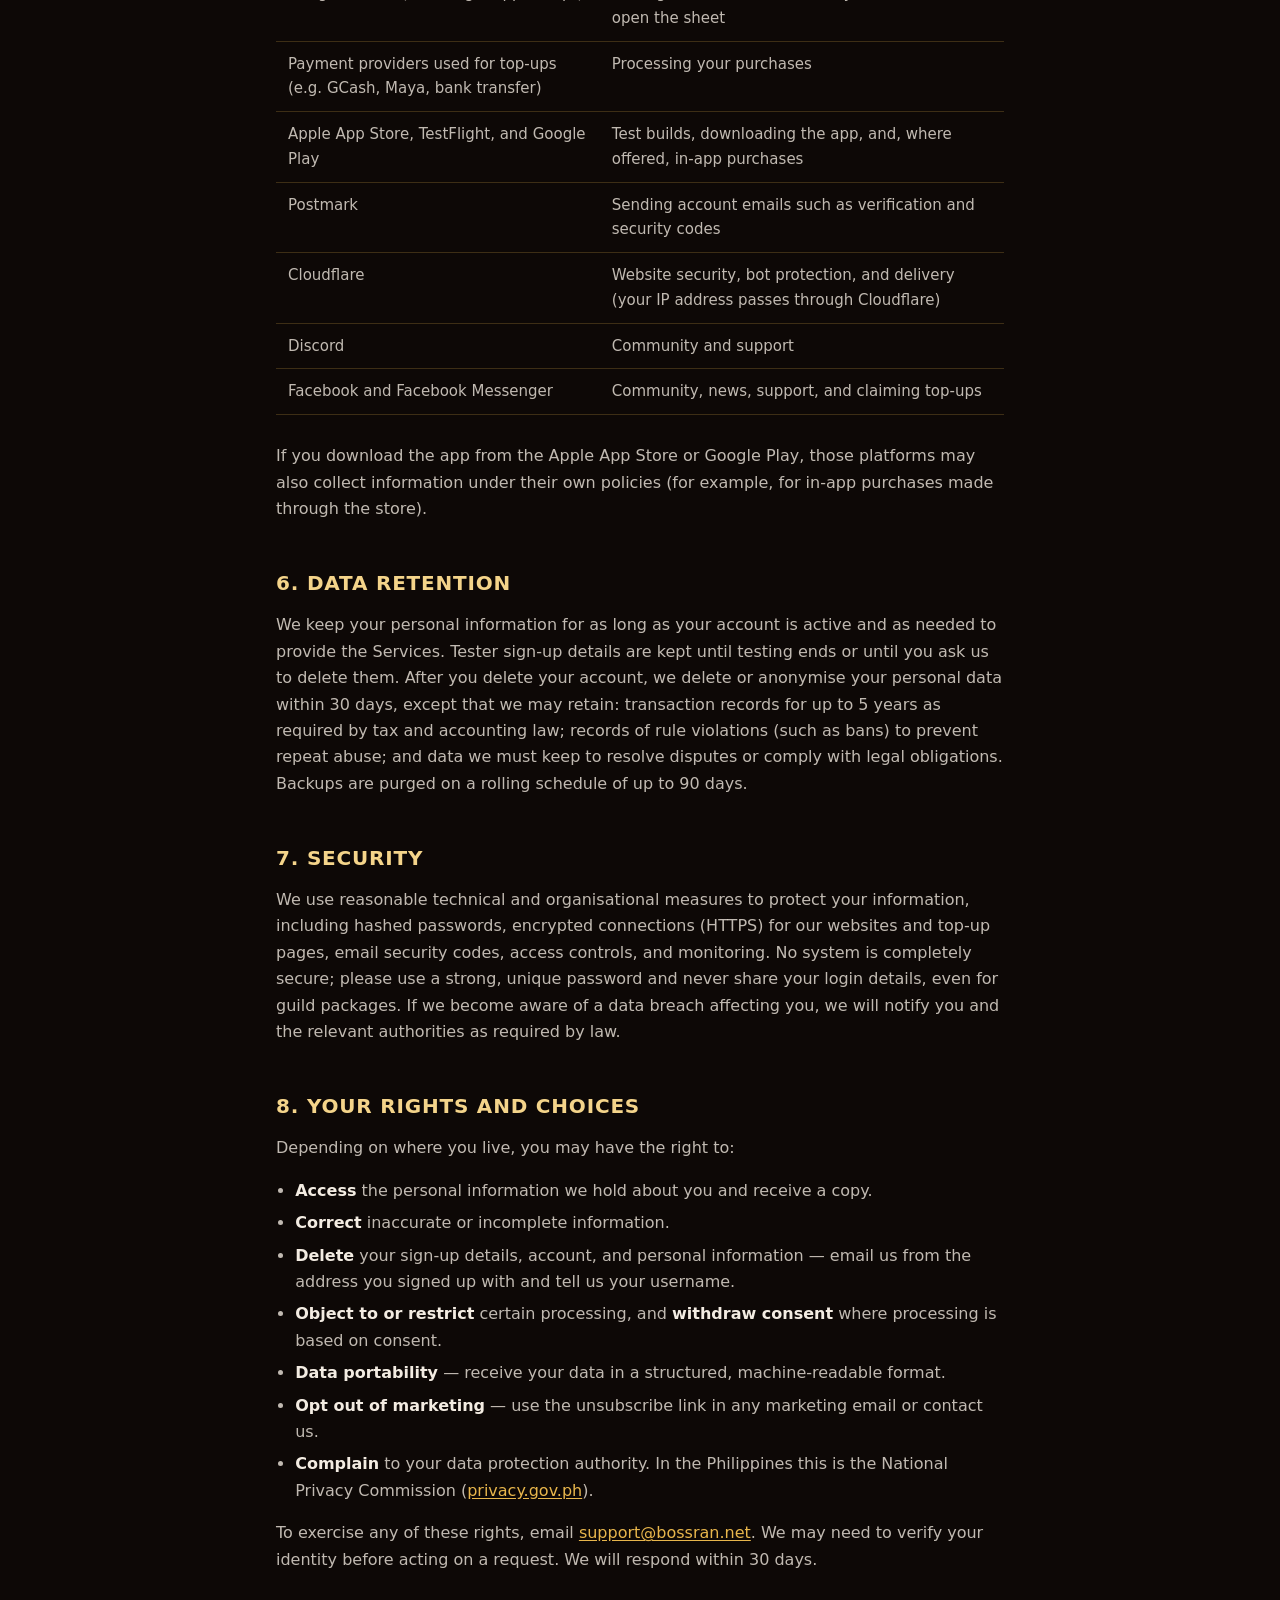
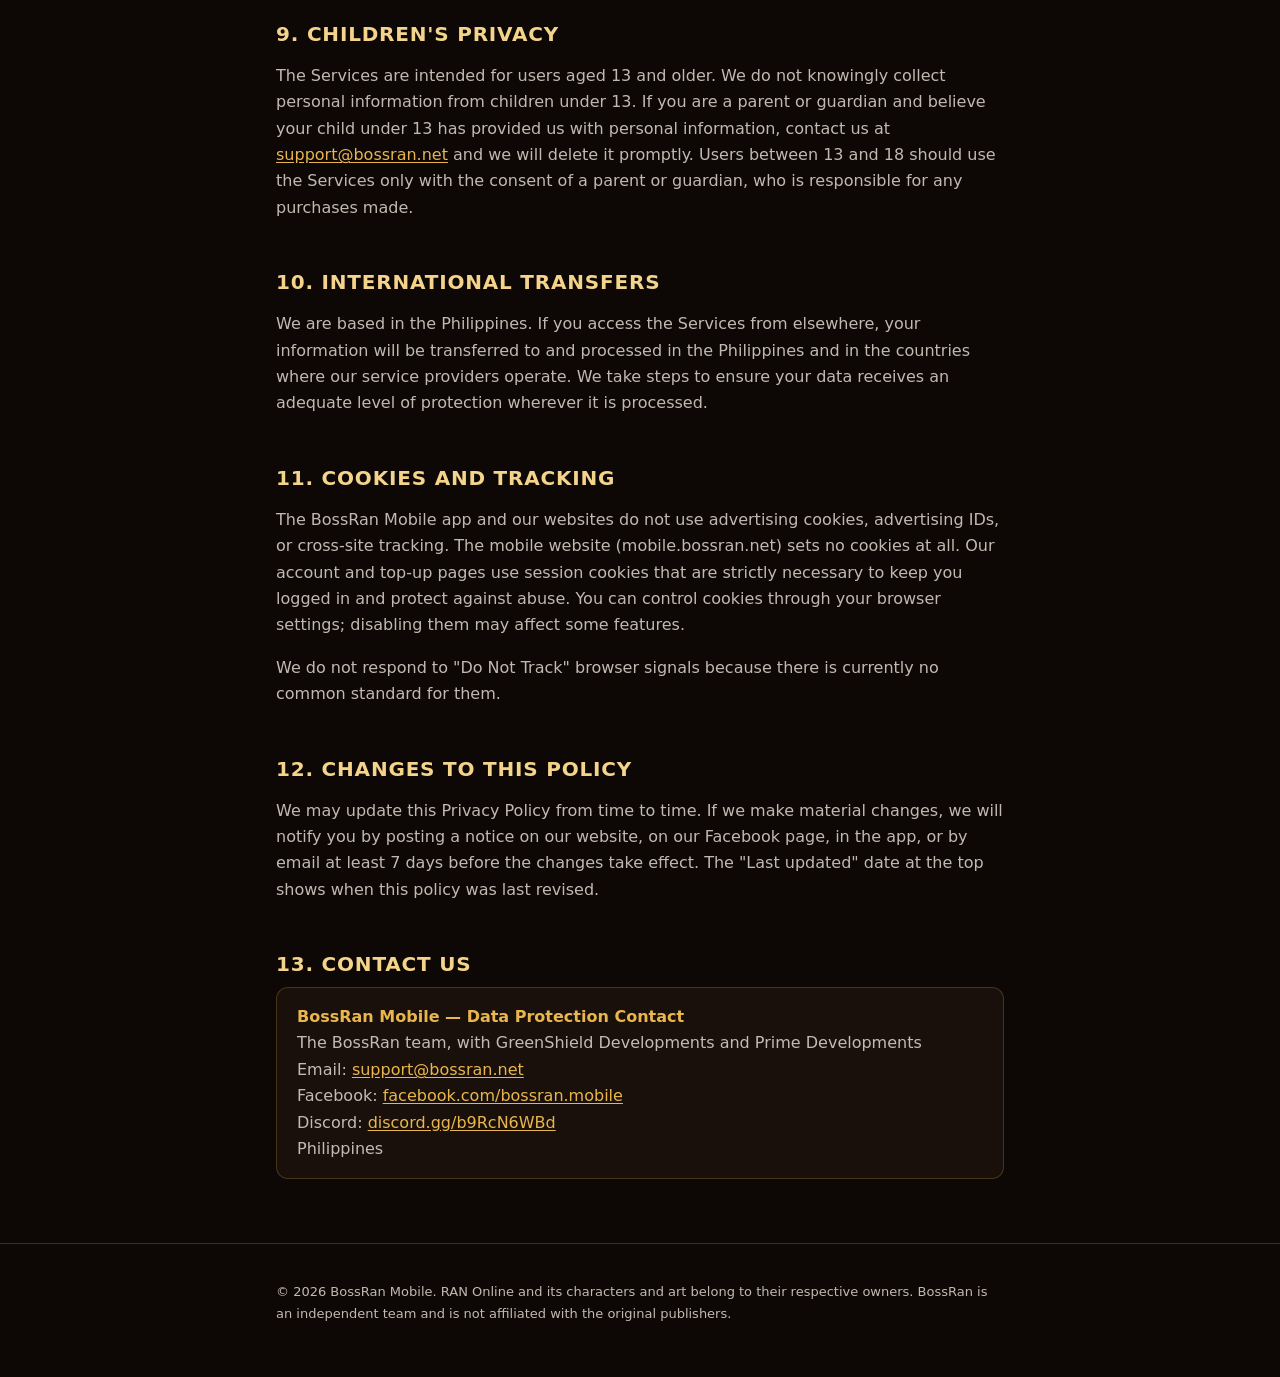
==== commit df083d42: "Update mobile site (2026-10-23) Co-Authored-By: Claude Opus 5.5 <noreply@anthropic.com>" ====
--- a/privacy.html
+++ b/privacy.html
@@ -69,7 +69,6 @@
     <p class="updated">Last updated: 23 October 2026</p>
 
     <p>This Privacy Policy explains how the BossRan team, which develops and runs BossRan Mobile together with GreenShield Developments and Prime Developments ("BossRan", "we", "us", or "our"), collects, uses, shares, and protects information about you when you use the BossRan Mobile app for Android and iOS, our mobile website, our tester sign-up, our top-up service, and related services (together, the "Services"). By using the Services you agree to the practices described here.</p>
-    <p>The app isn't released yet and the tester list isn't open yet. Until it opens, the sign-up form on our mobile website doesn't send or store anything. This policy already describes what we'll collect once they are, so you can read it before you sign up.</p>
 
     <nav class="toc" aria-label="Contents">
       <p>Contents</p>
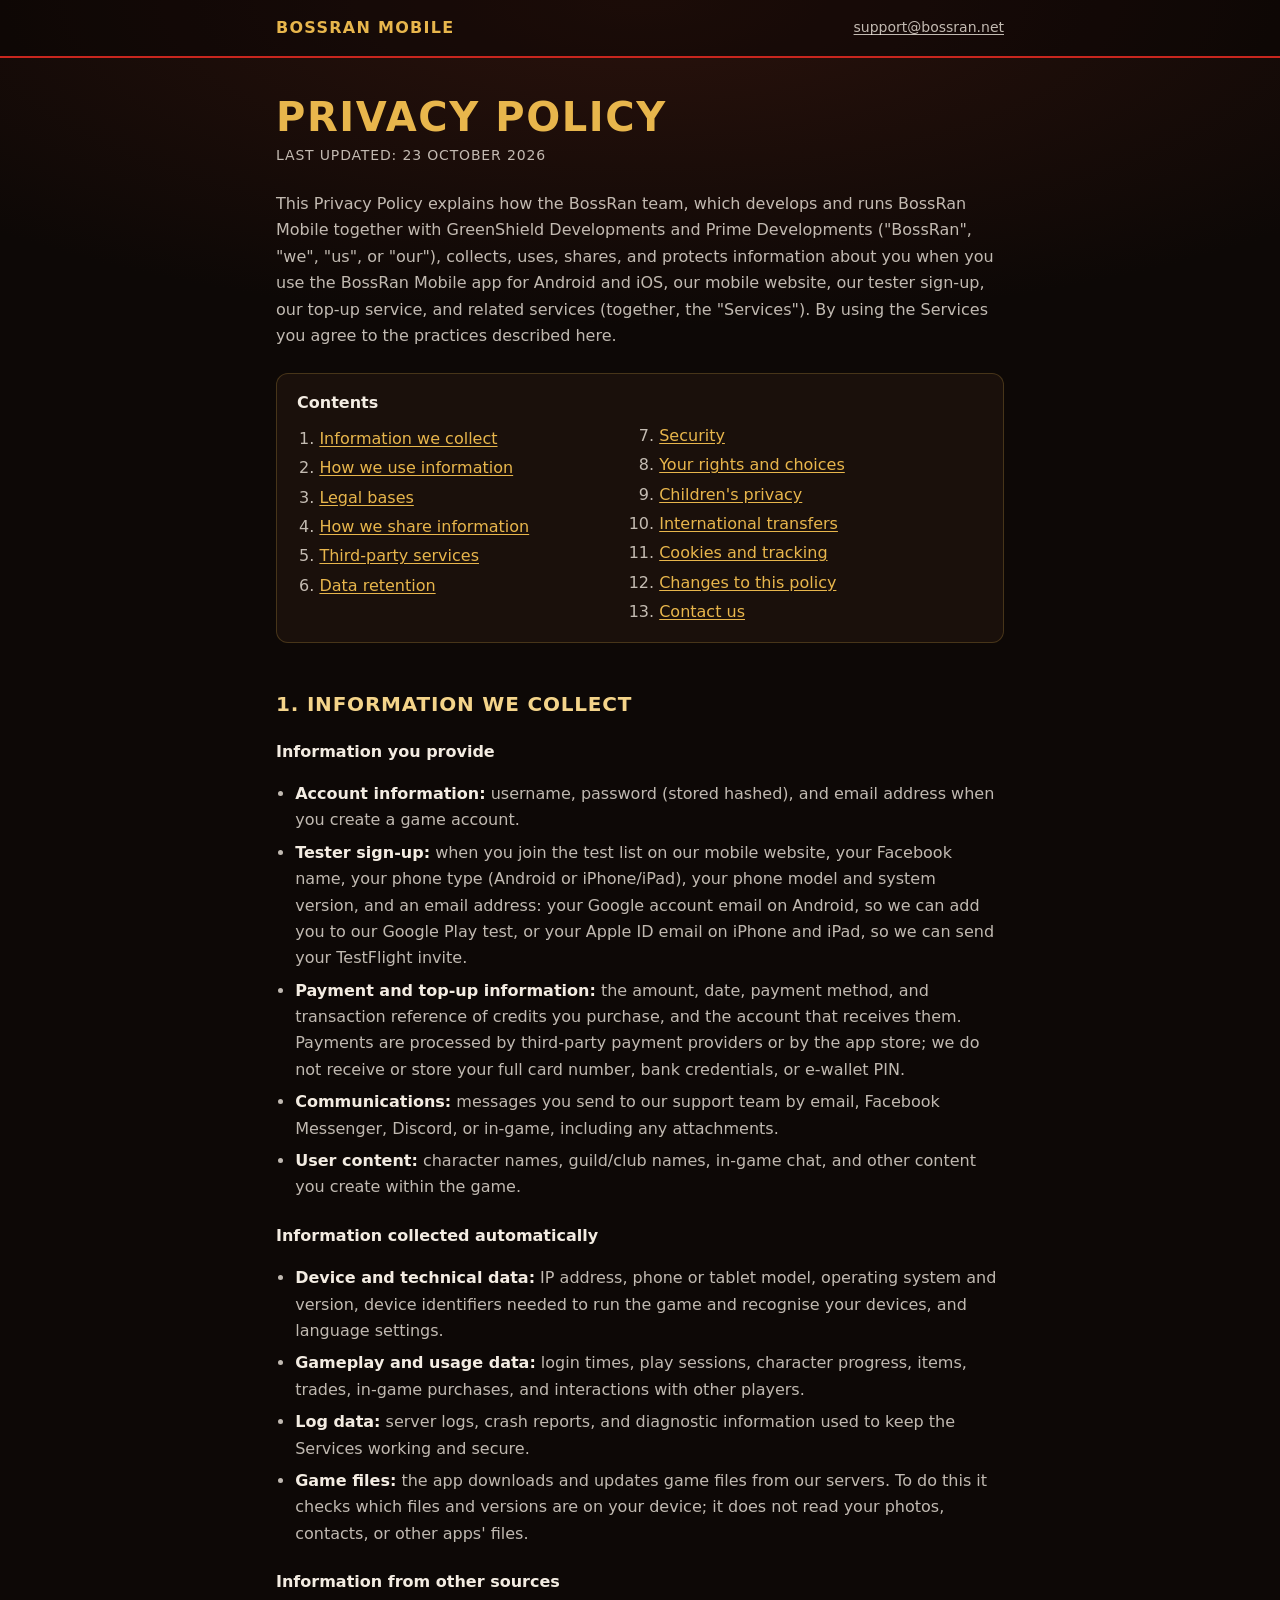
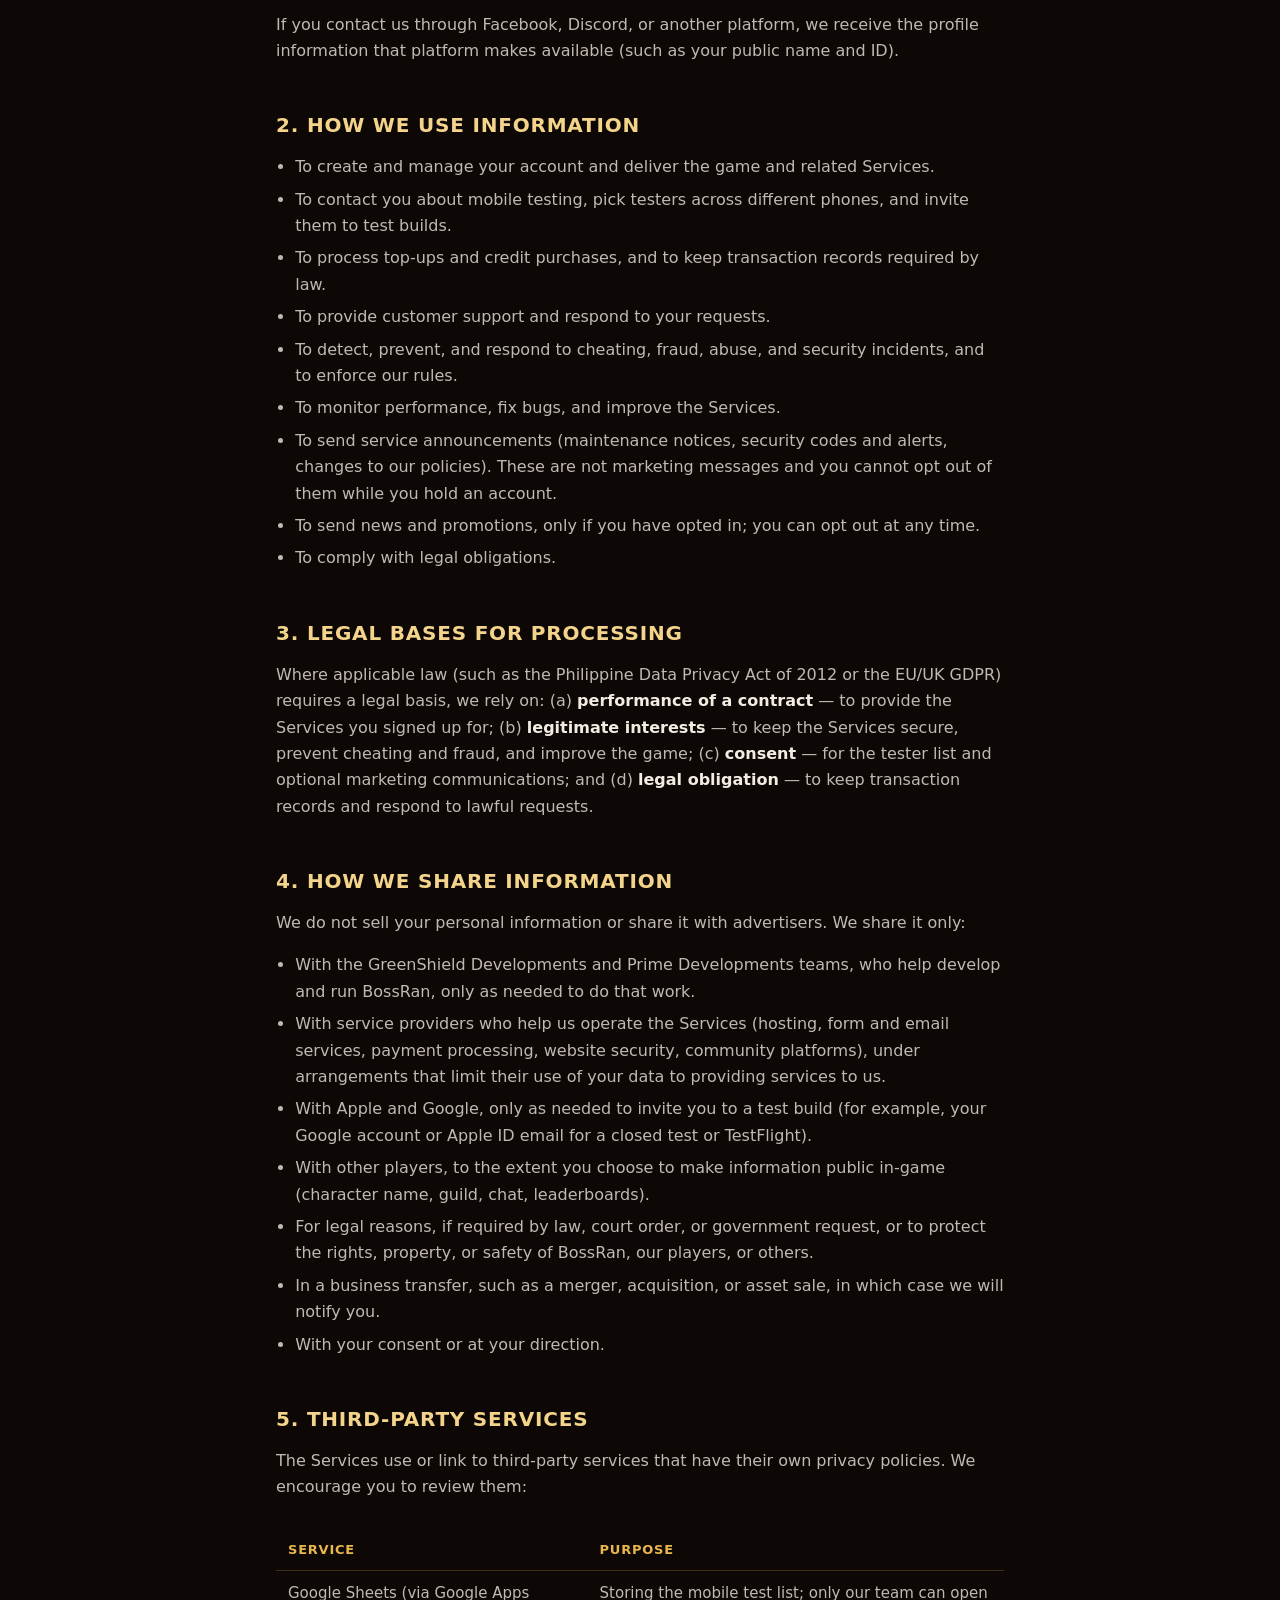
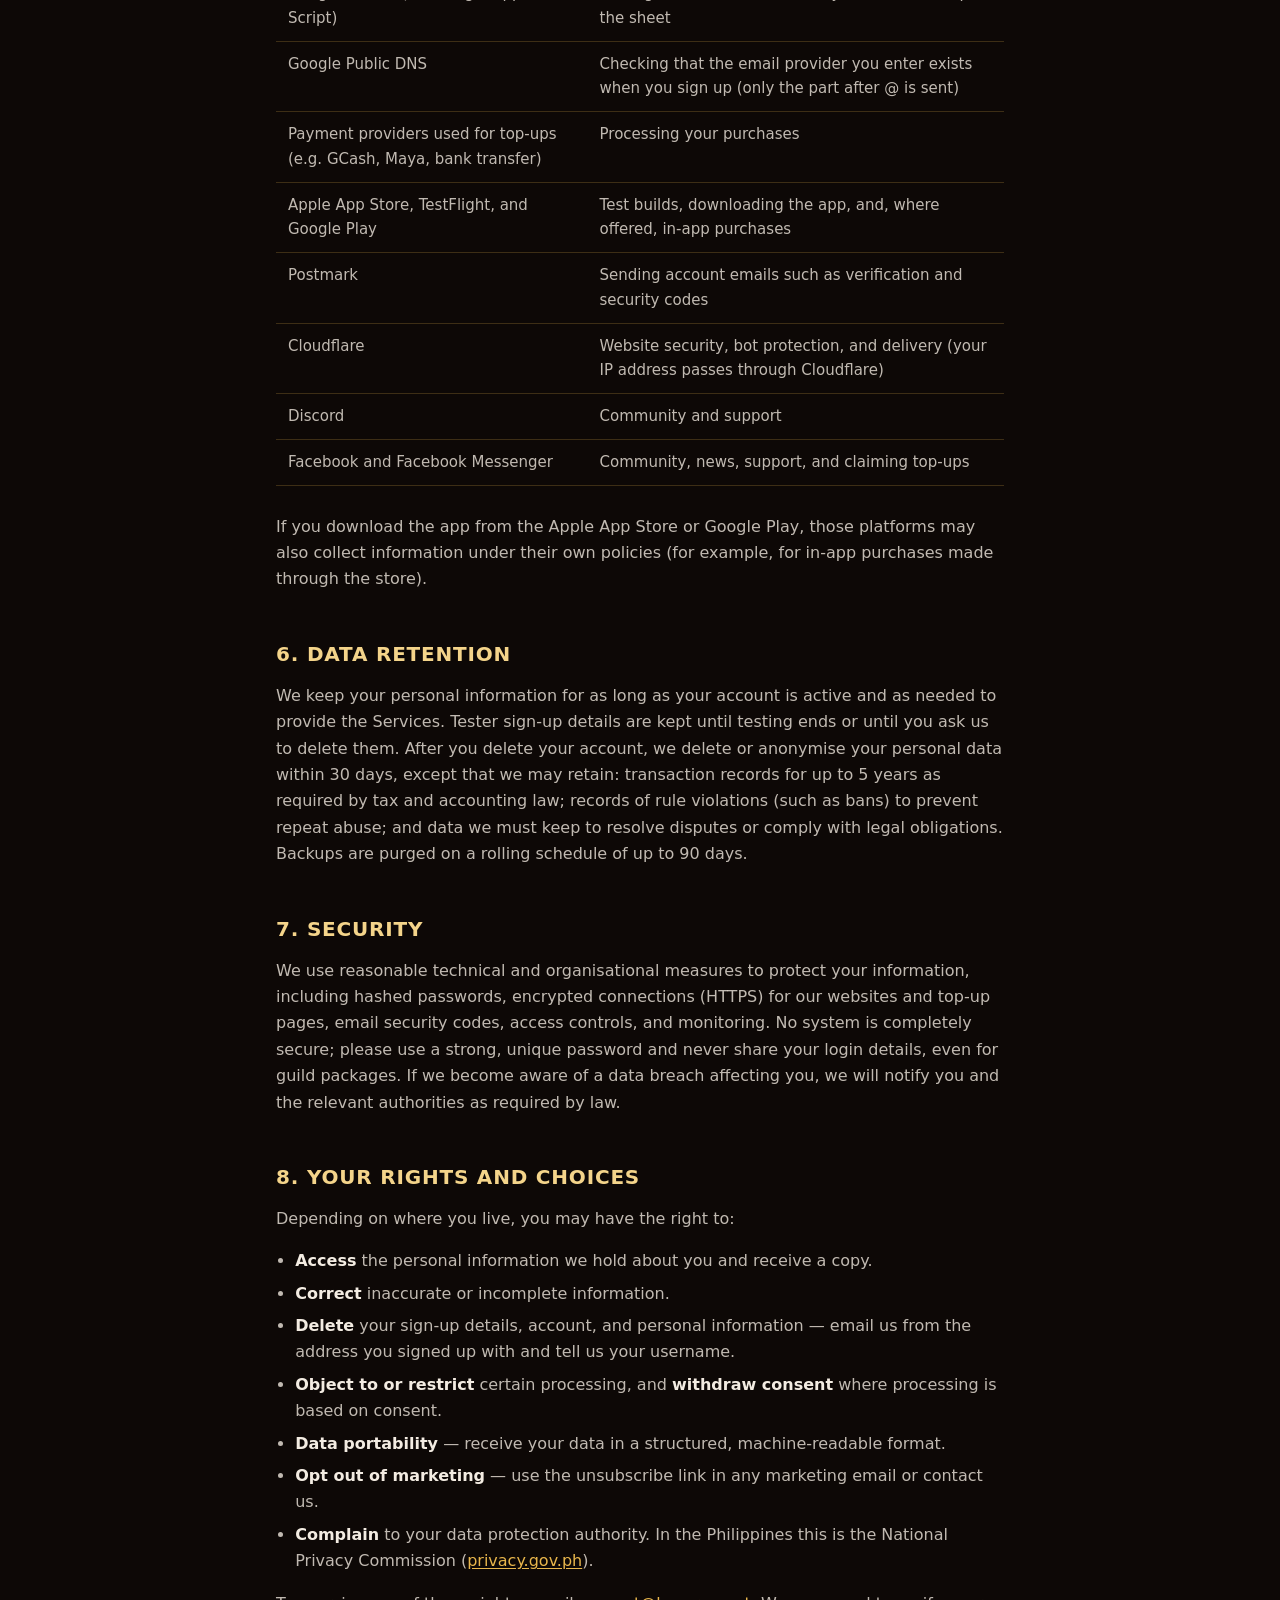
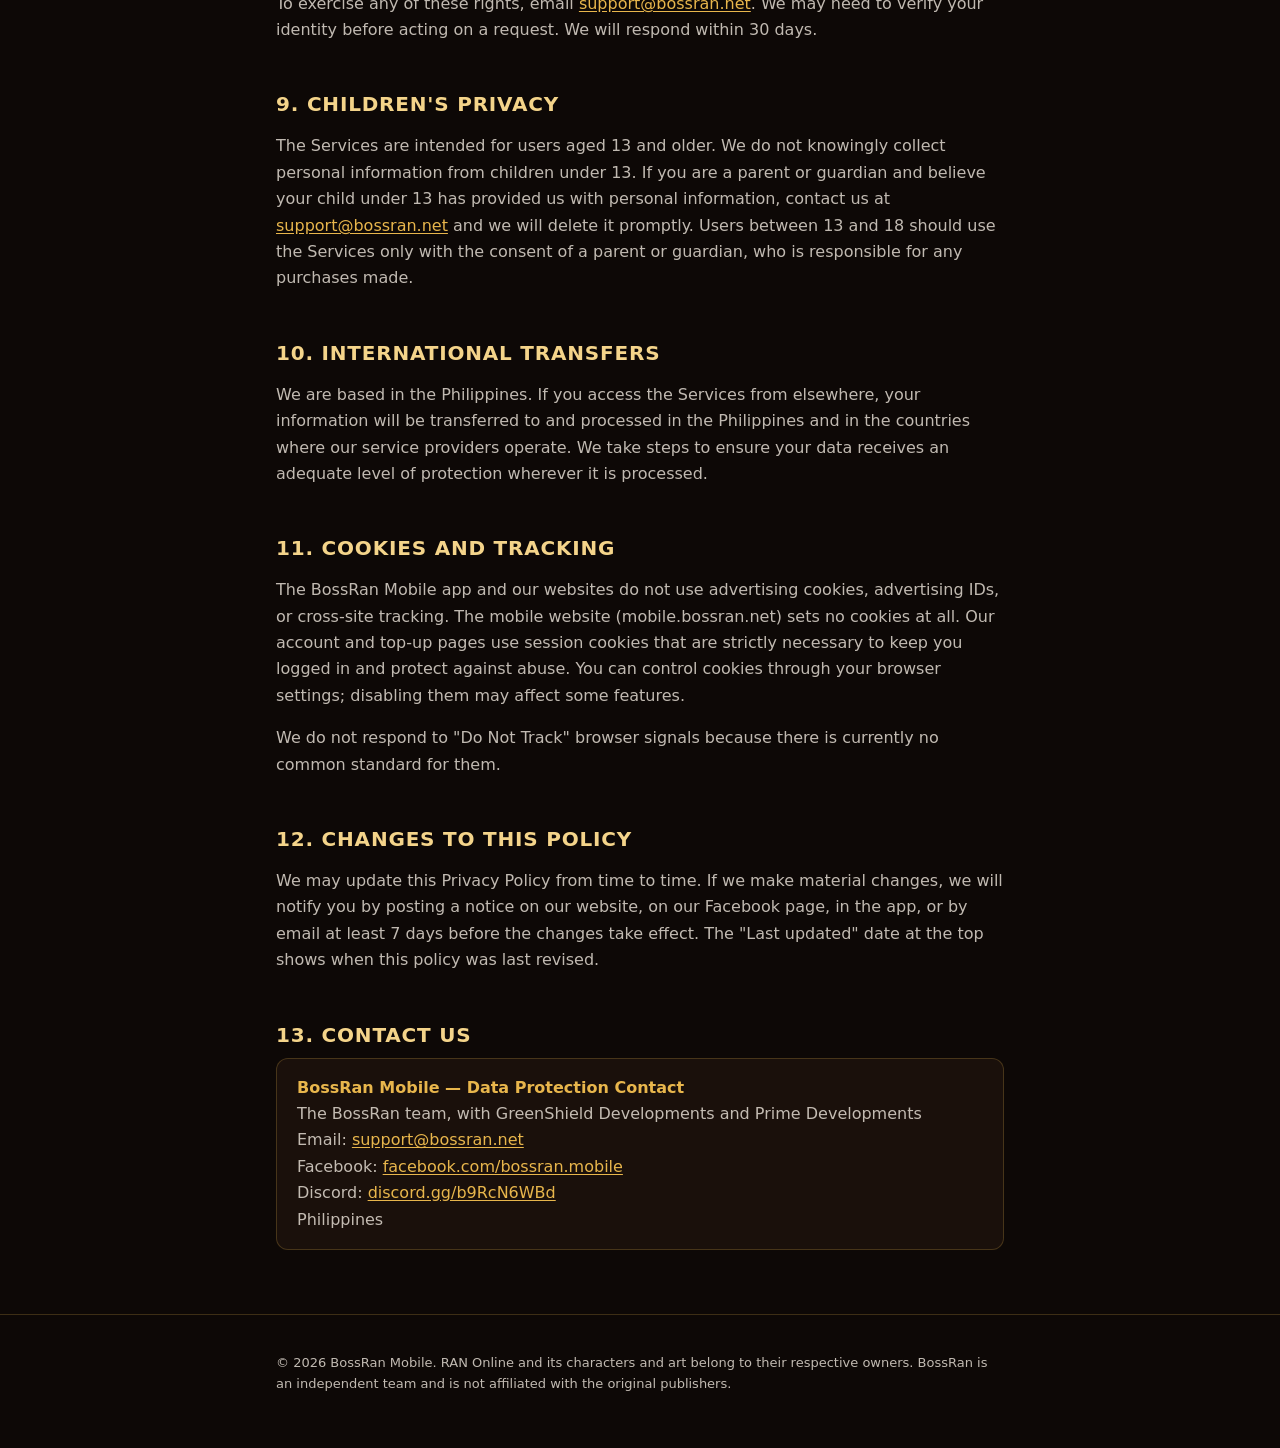
==== commit 0caf2870: "Update mobile site (2026-10-23) Co-Authored-By: Claude Opus 5.5 <noreply@anthropic.com>" ====
--- a/privacy.html
+++ b/privacy.html
@@ -143,6 +143,7 @@
         <thead><tr><th>Service</th><th>Purpose</th></tr></thead>
         <tbody>
           <tr><td>Google Sheets (via Google Apps Script)</td><td>Storing the mobile test list; only our team can open the sheet</td></tr>
+          <tr><td>Google Public DNS</td><td>Checking that the email provider you enter exists when you sign up (only the part after @ is sent)</td></tr>
           <tr><td>Payment providers used for top-ups (e.g. GCash, Maya, bank transfer)</td><td>Processing your purchases</td></tr>
           <tr><td>Apple App Store, TestFlight, and Google Play</td><td>Test builds, downloading the app, and, where offered, in-app purchases</td></tr>
           <tr><td>Postmark</td><td>Sending account emails such as verification and security codes</td></tr>
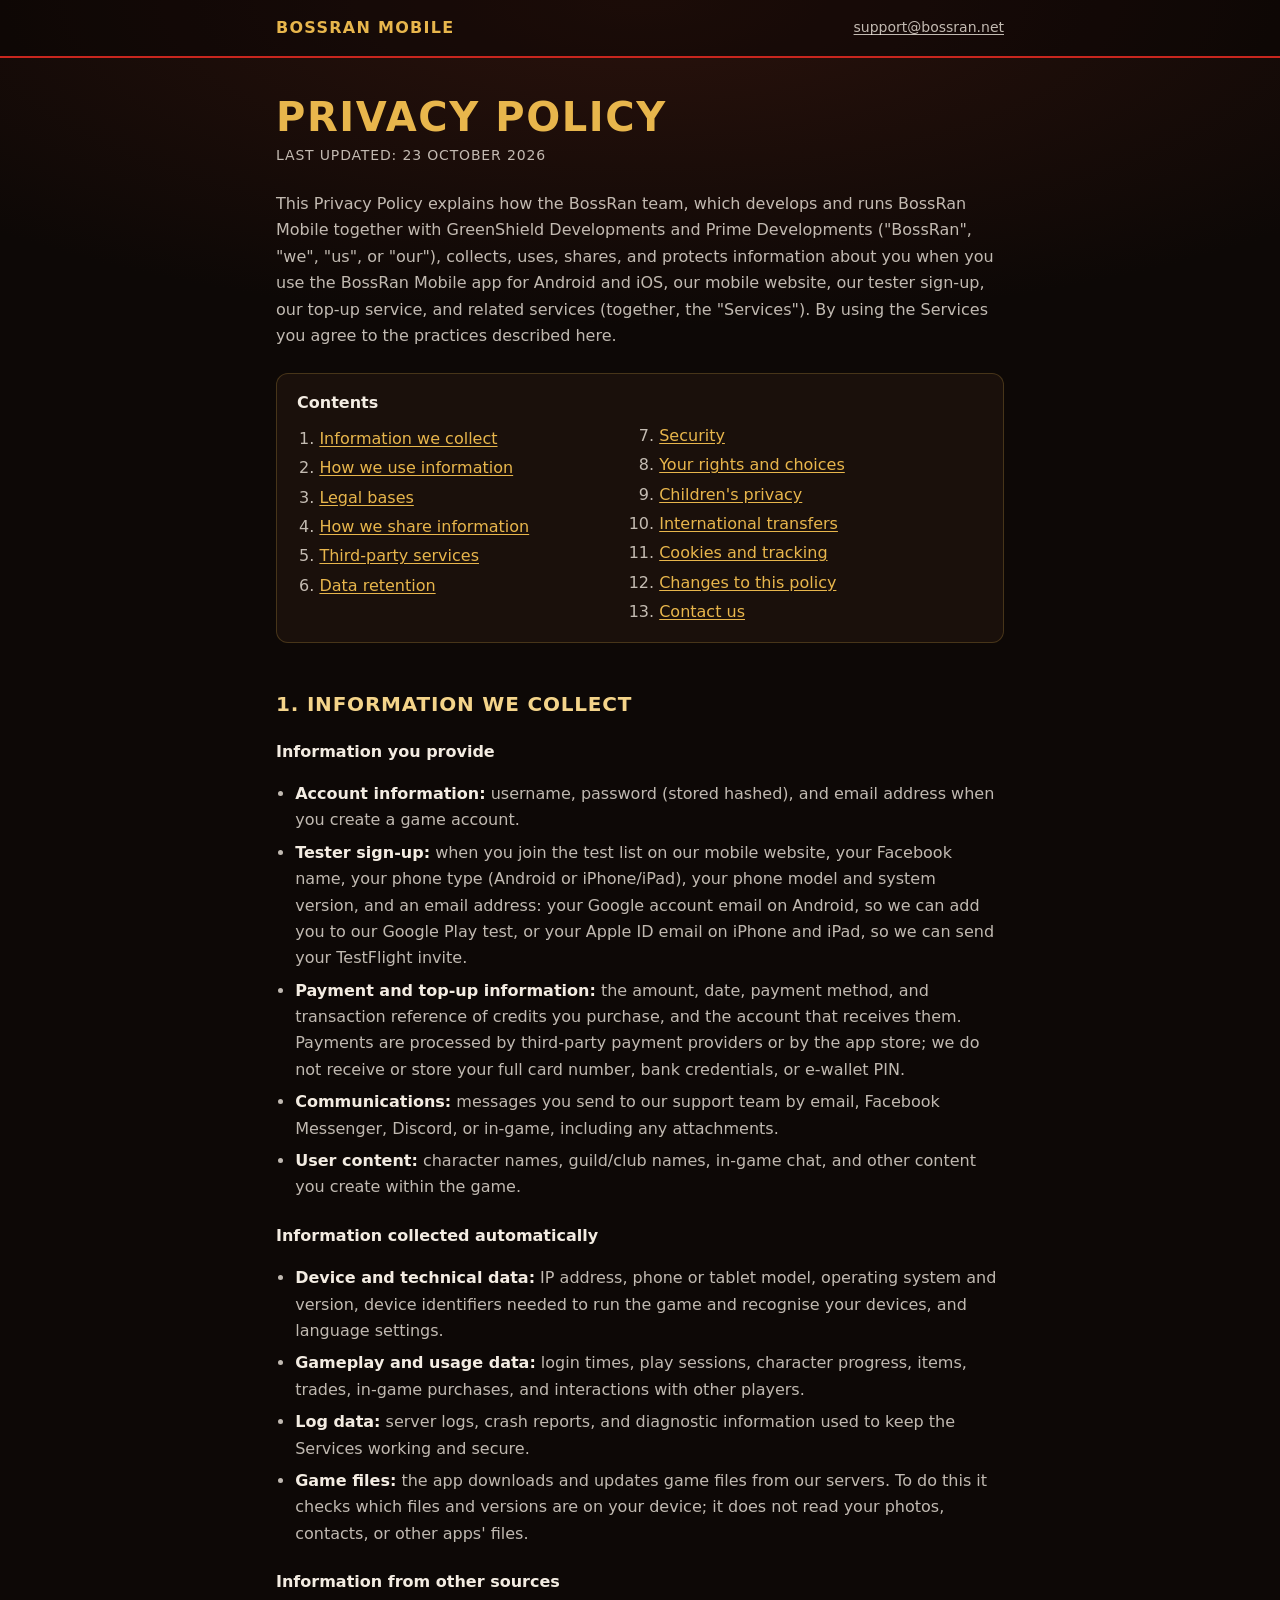
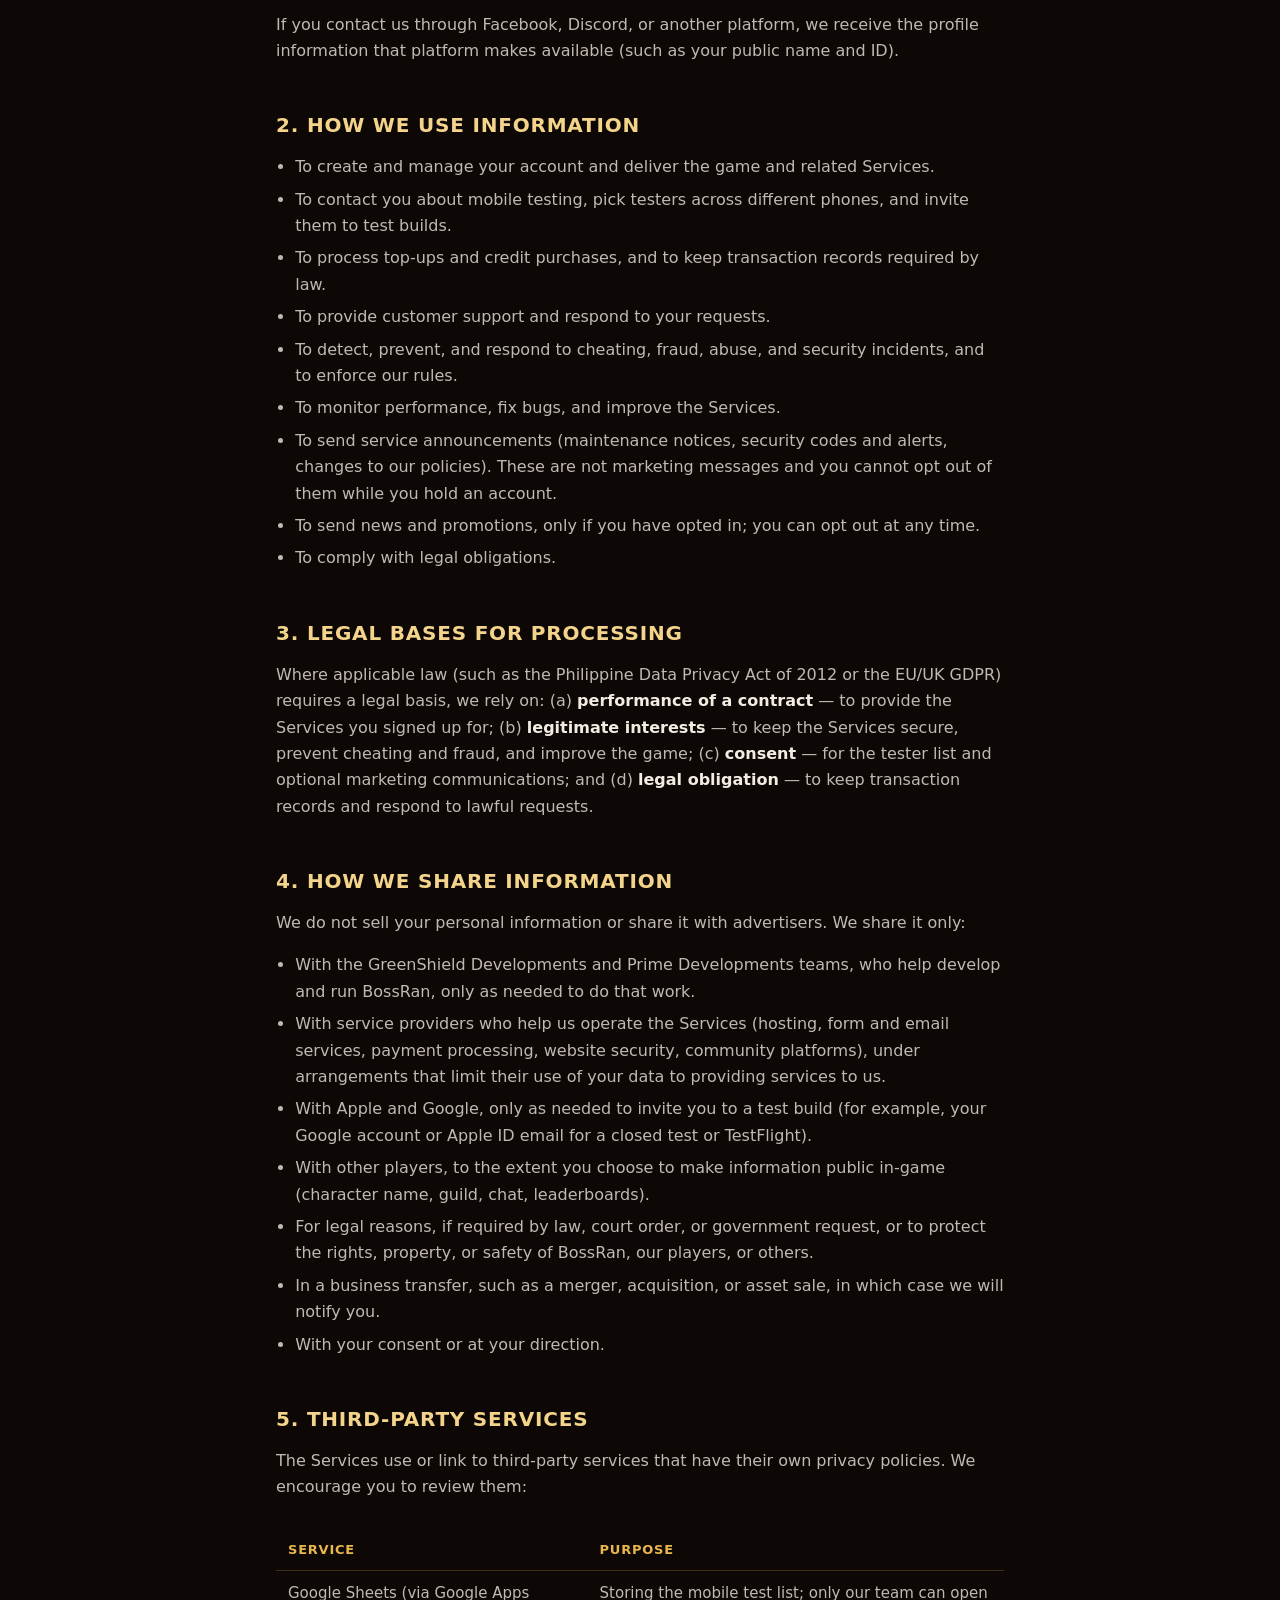
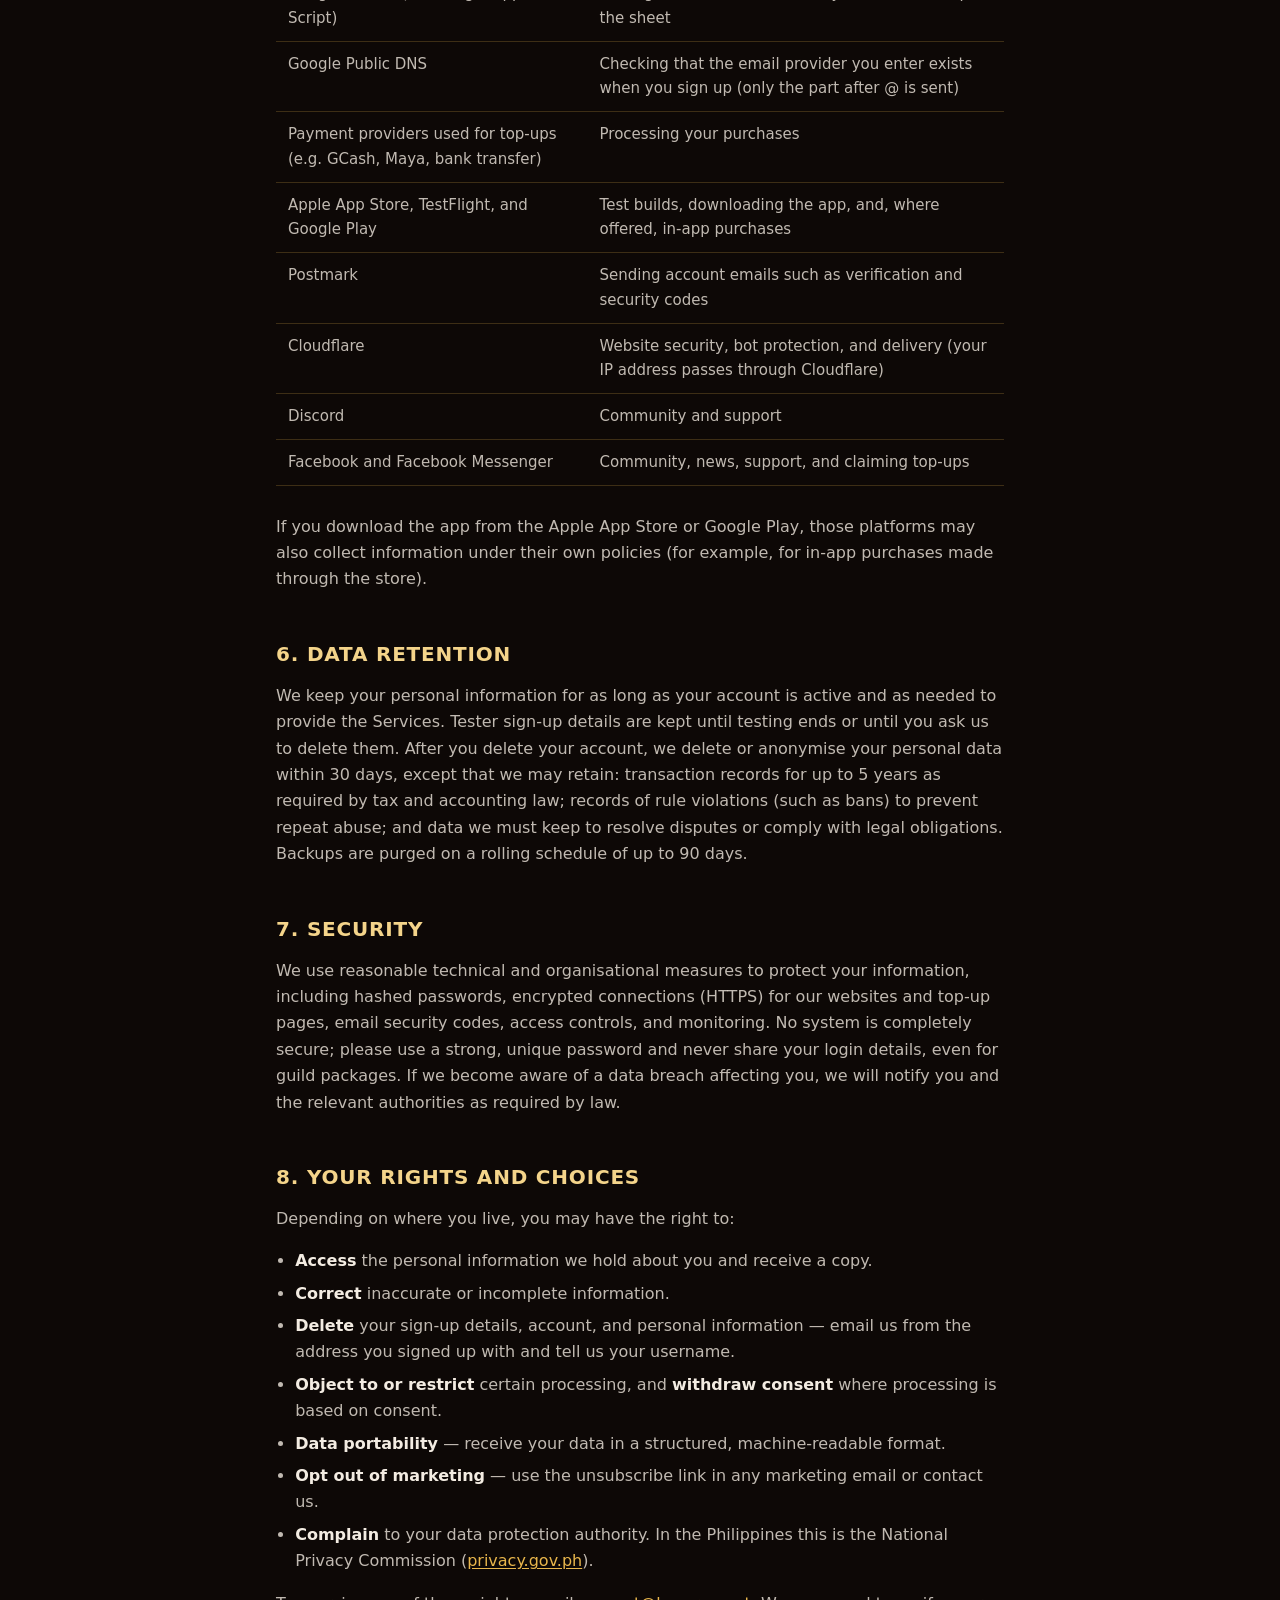
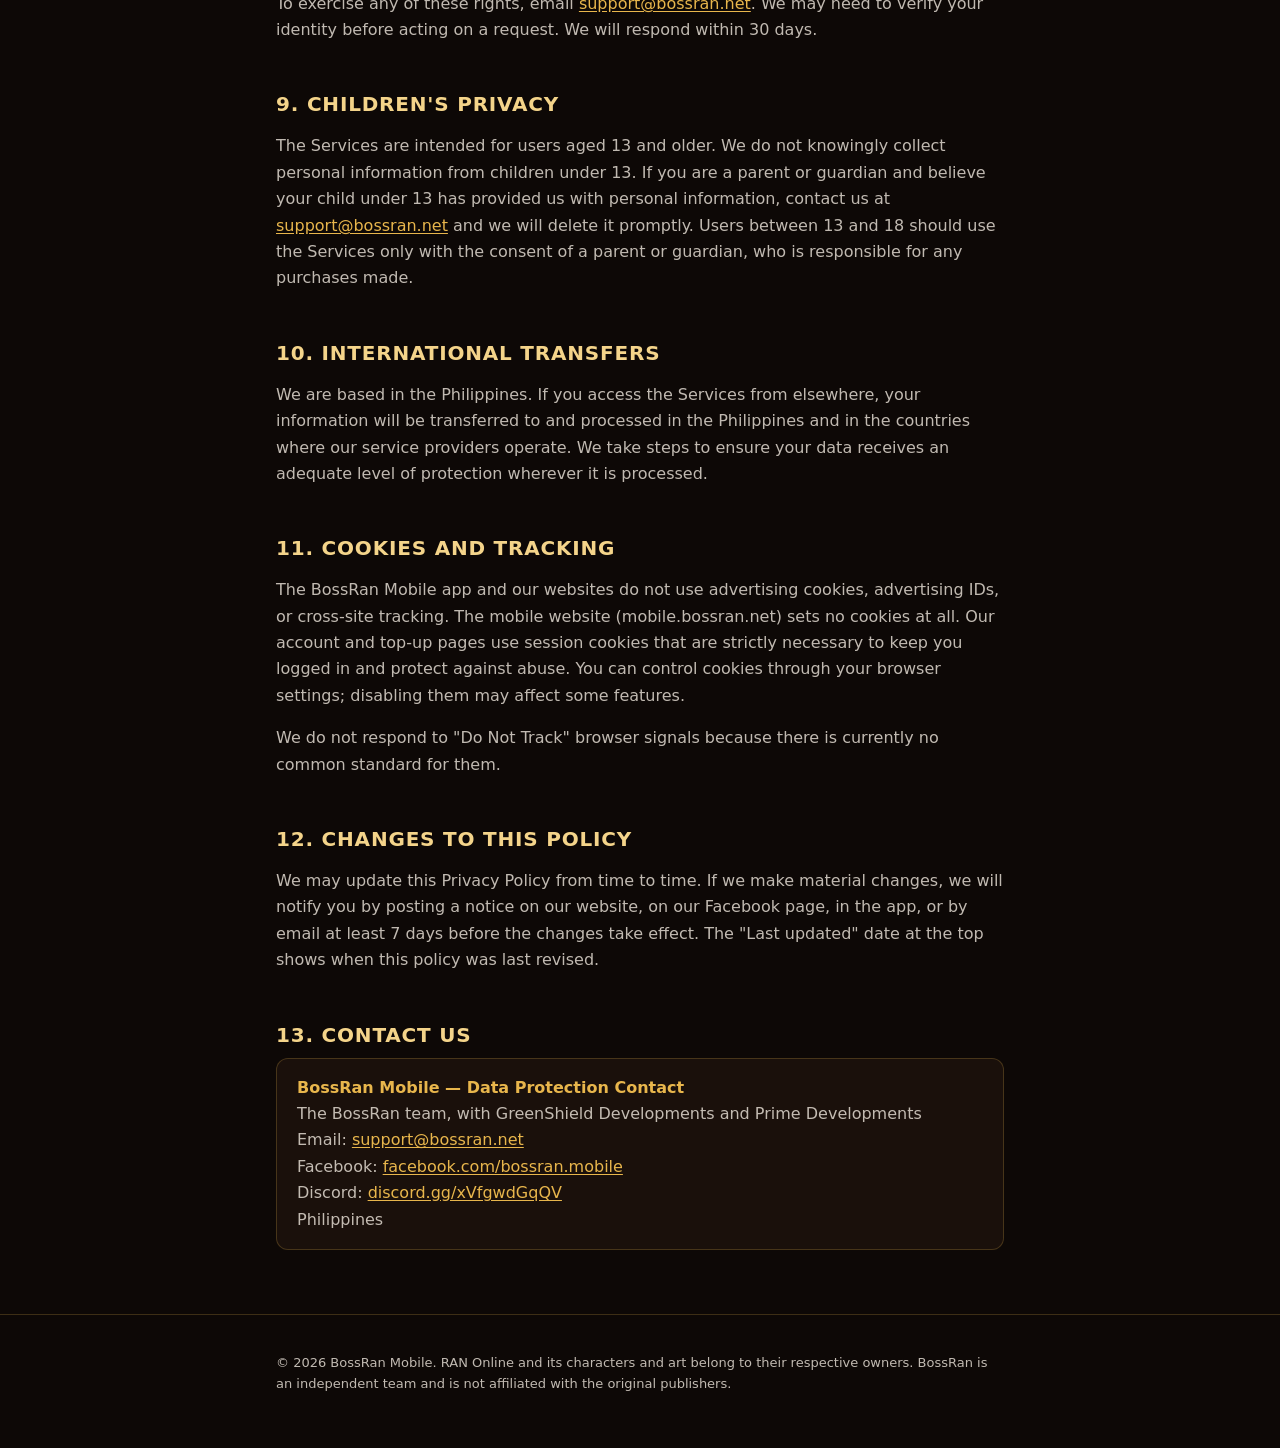
==== commit bfac0cec: "Use live Facebook posts, simplify APK help and defer mobile gameplay" ====
--- a/privacy.html
+++ b/privacy.html
@@ -193,7 +193,7 @@
       The BossRan team, with GreenShield Developments and Prime Developments<br>
       Email: <a href="mailto:support@bossran.net">support@bossran.net</a><br>
       Facebook: <a href="https://www.facebook.com/bossran.mobile" target="_blank" rel="noopener">facebook.com/bossran.mobile</a><br>
-      Discord: <a href="https://discord.gg/b9RcN6WBd" target="_blank" rel="noopener">discord.gg/b9RcN6WBd</a><br>
+      Discord: <a href="https://discord.gg/xVfgwdGqQV" target="_blank" rel="noopener">discord.gg/xVfgwdGqQV</a><br>
       Philippines
     </address>
   </div>
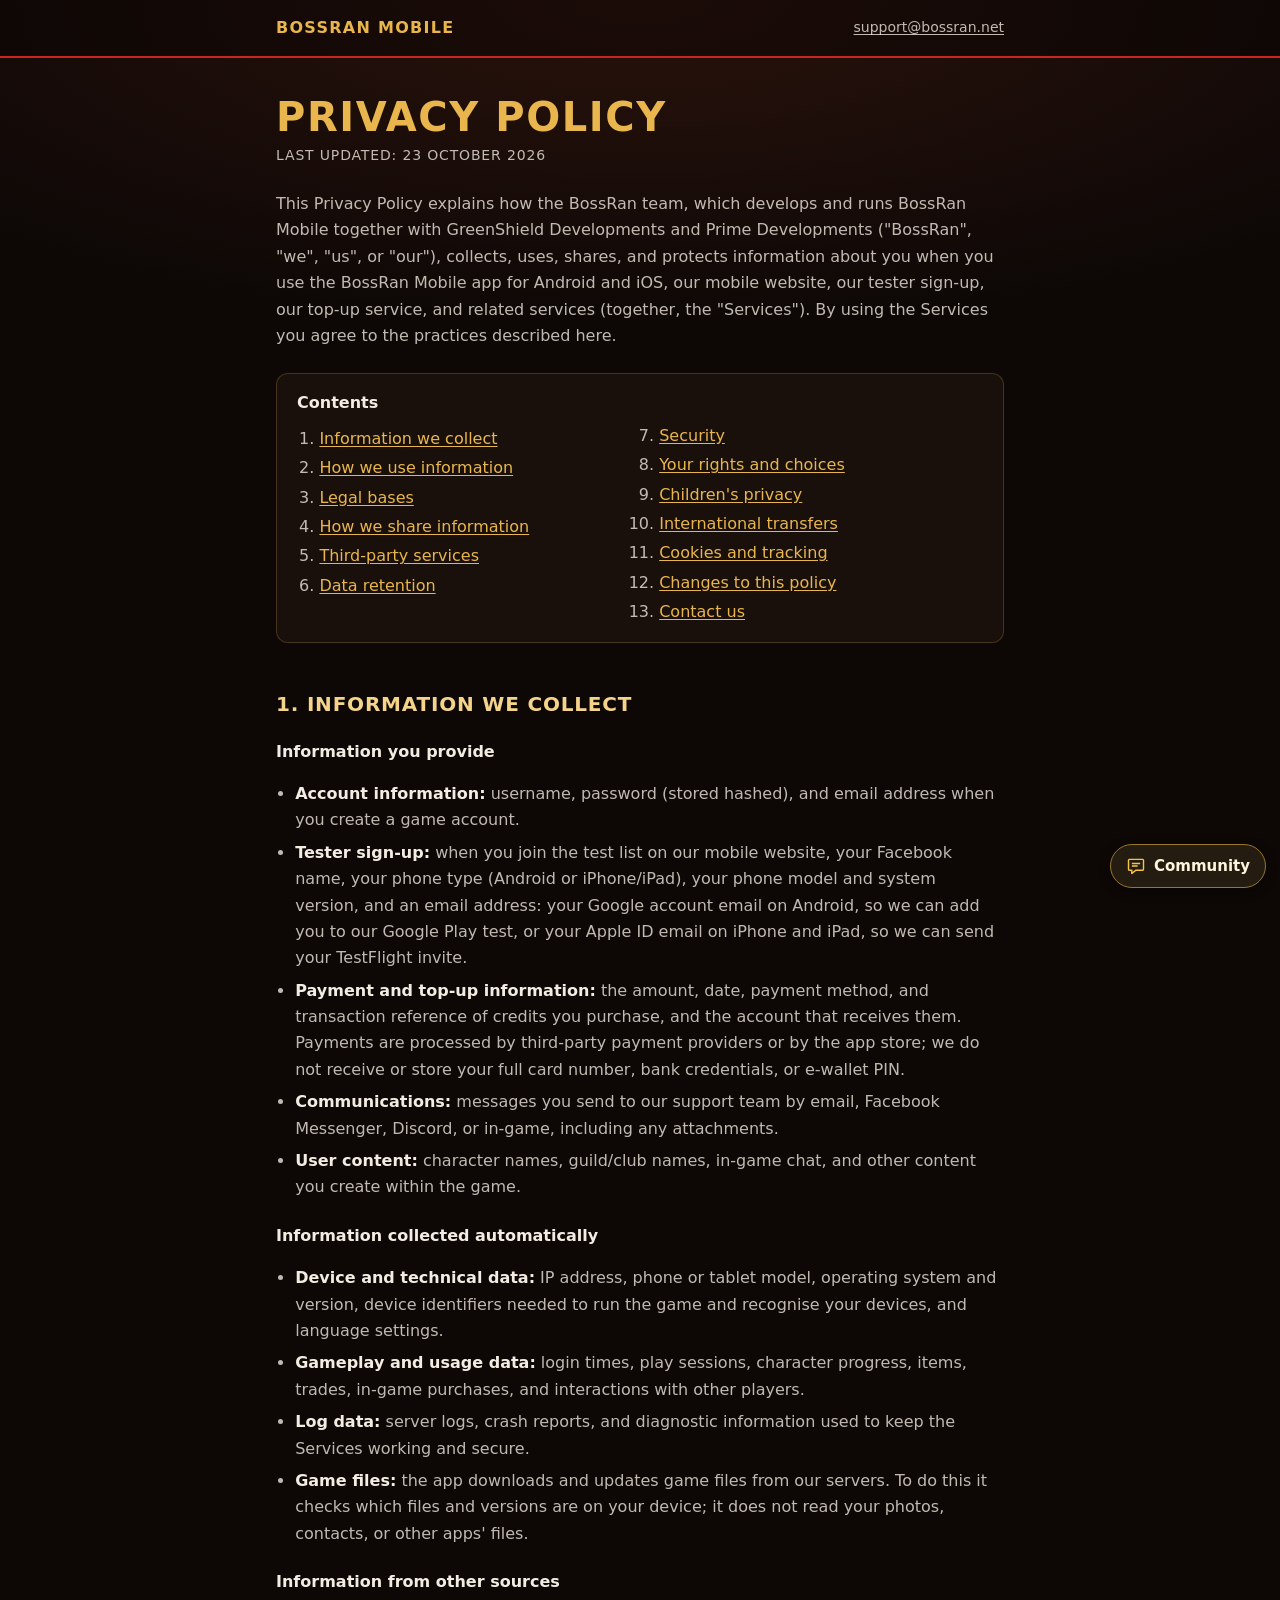
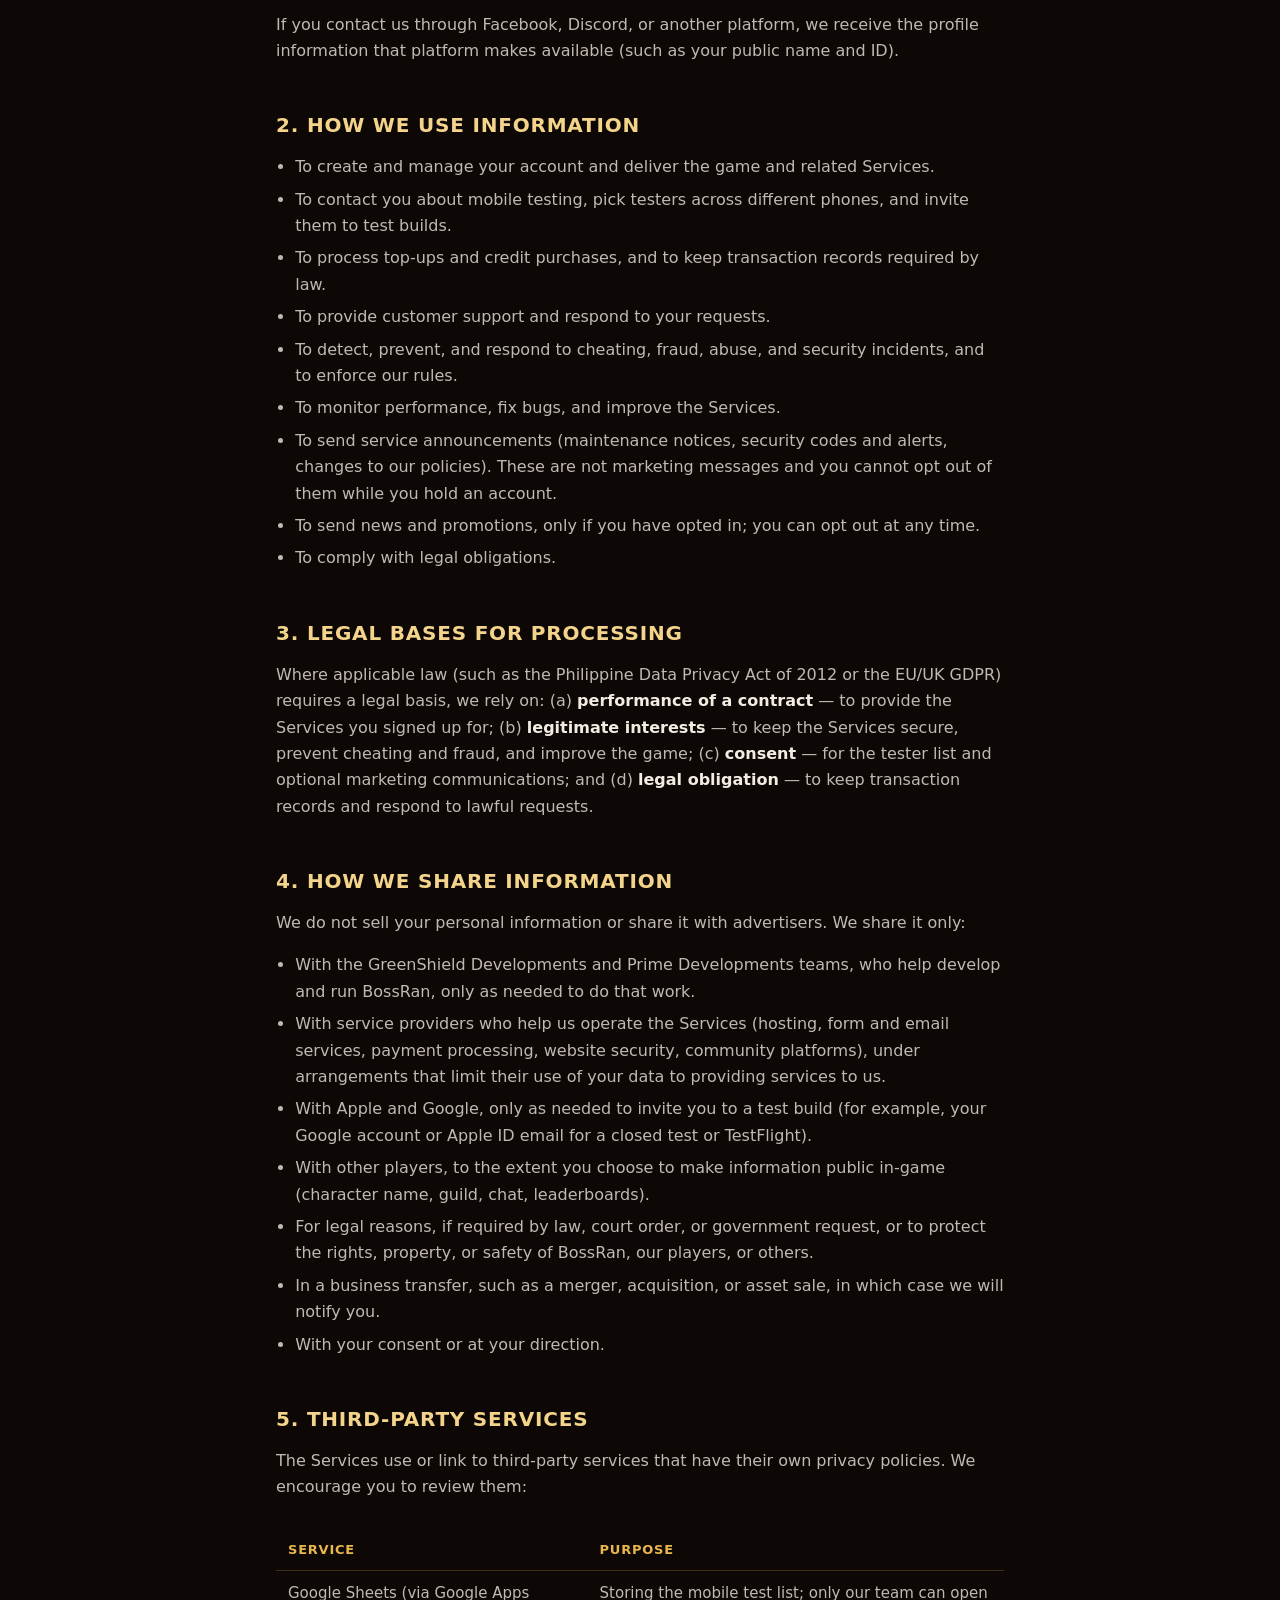
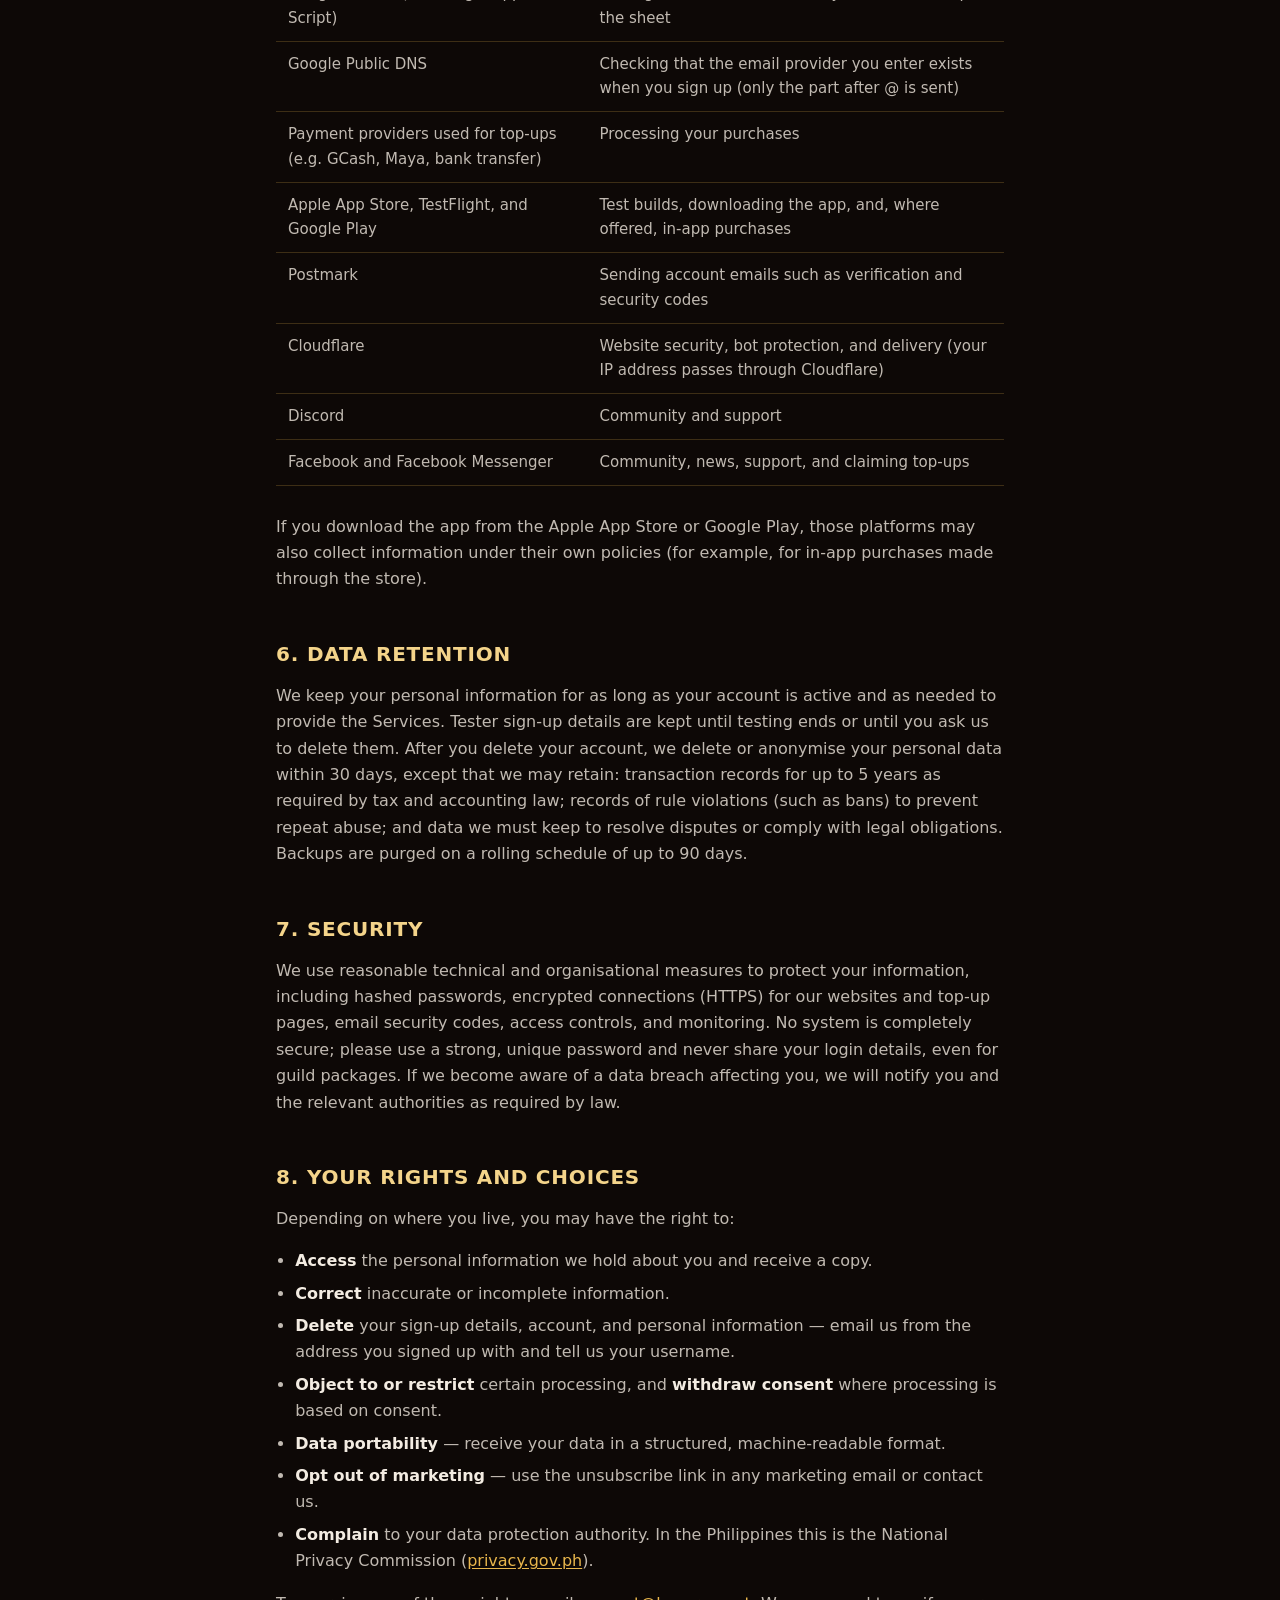
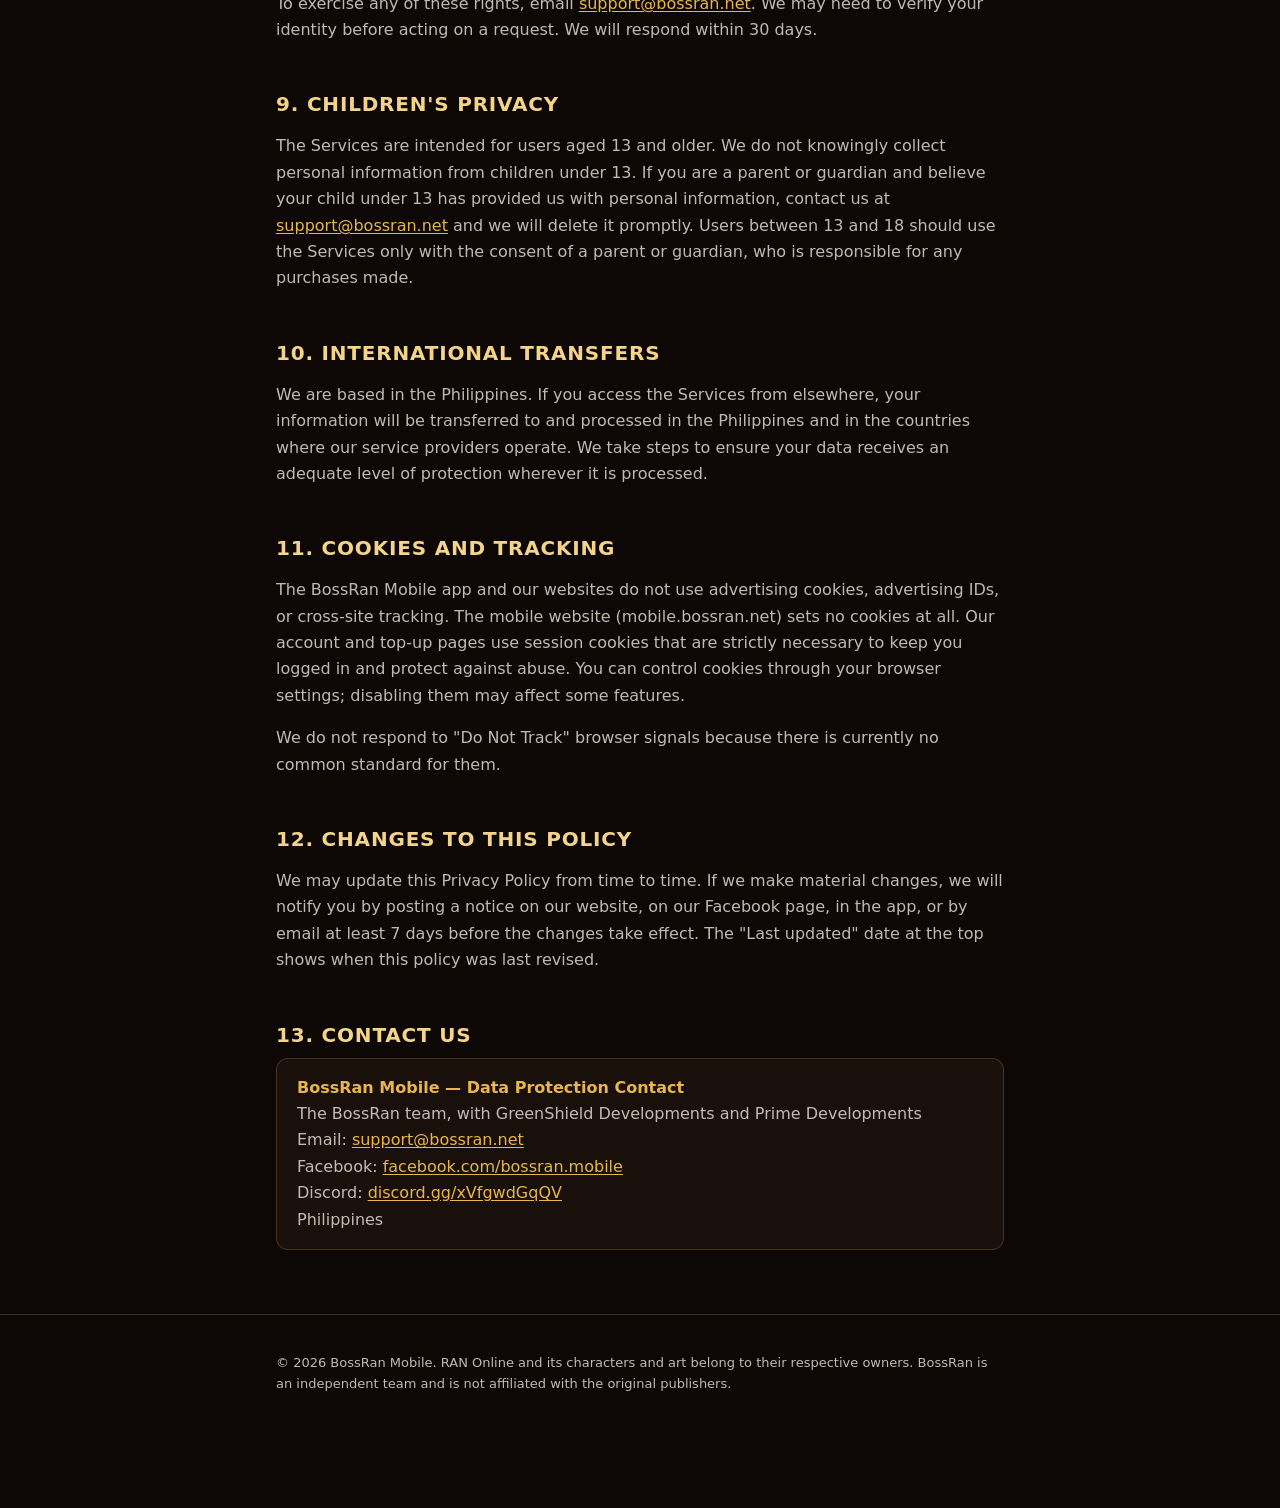
==== commit 13c78c40: "Keep community links within reach across the mobile site" ====
--- a/privacy.html
+++ b/privacy.html
@@ -54,6 +54,8 @@
 address b { color: var(--gold); }
 footer { border-top: 1px solid var(--border); padding: 24px 0 40px; color: var(--muted); font-size: 13px; }
 </style>
+<link rel="stylesheet" href="assets/community.css">
+<script defer src="assets/community.js"></script>
 </head>
 <body>
 <header>
@@ -204,5 +206,13 @@
     <p>© 2026 BossRan Mobile. RAN Online and its characters and art belong to their respective owners. BossRan is an independent team and is not affiliated with the original publishers.</p>
   </div>
 </footer>
+<details class="community-menu">
+  <summary><svg aria-hidden="true" viewBox="0 0 24 24" fill="none" stroke="currentColor" stroke-width="1.7" stroke-linejoin="round"><path d="M20 4H4a1 1 0 0 0-1 1v11a1 1 0 0 0 1 1h3v4l5-4h8a1 1 0 0 0 1-1V5a1 1 0 0 0-1-1Z"/><path d="M7 9h10M7 12h7"/></svg>Community</summary>
+  <nav aria-label="Join the BossRan community">
+    <a href="https://discord.gg/xVfgwdGqQV" target="_blank" rel="noopener noreferrer">Join Discord</a>
+    <a href="https://www.facebook.com/groups/bossranmobile" target="_blank" rel="noopener noreferrer">Join the Facebook group</a>
+    <a href="https://www.facebook.com/bossran.mobile" target="_blank" rel="noopener noreferrer">Follow the Facebook page</a>
+  </nav>
+</details>
 </body>
 </html>
--- a/assets/community.css
+++ b/assets/community.css
@@ -0,0 +1,47 @@
+.community-menu {
+  position: fixed;
+  z-index: 30;
+  right: max(14px, env(safe-area-inset-right));
+  bottom: max(12px, env(safe-area-inset-bottom));
+  font: 600 15px/1.4 system-ui, sans-serif;
+  color: #fff5dd;
+}
+.community-menu summary {
+  display: flex;
+  align-items: center;
+  gap: 8px;
+  min-height: 44px;
+  box-sizing: border-box;
+  padding: 8px 15px;
+  border: 1px solid #99752d;
+  border-radius: 24px;
+  background: #251c11;
+  box-shadow: 0 3px 12px #0006;
+  cursor: pointer;
+  list-style: none;
+}
+.community-menu summary::-webkit-details-marker { display: none; }
+.community-menu summary svg { width: 20px; height: 20px; color: #f7c448; }
+.community-menu nav {
+  position: absolute;
+  bottom: calc(100% + 8px);
+  right: 0;
+  width: max-content;
+  padding: 5px;
+  border: 1px solid #745a2b;
+  border-radius: 12px;
+  background: #1d1710;
+  box-shadow: 0 6px 18px #0007;
+}
+.community-menu a {
+  display: flex;
+  align-items: center;
+  min-height: 44px;
+  padding: 0 14px;
+  border-radius: 7px;
+  color: inherit;
+  text-decoration: none;
+}
+.community-menu a:hover, .community-menu a:focus-visible { background: #3a2d1c; color: #ffe29a; }
+.community-menu :is(summary, a):focus-visible { outline: 2px solid #f7c448; outline-offset: 2px; }
+body { padding-bottom: calc(60px + env(safe-area-inset-bottom)); }
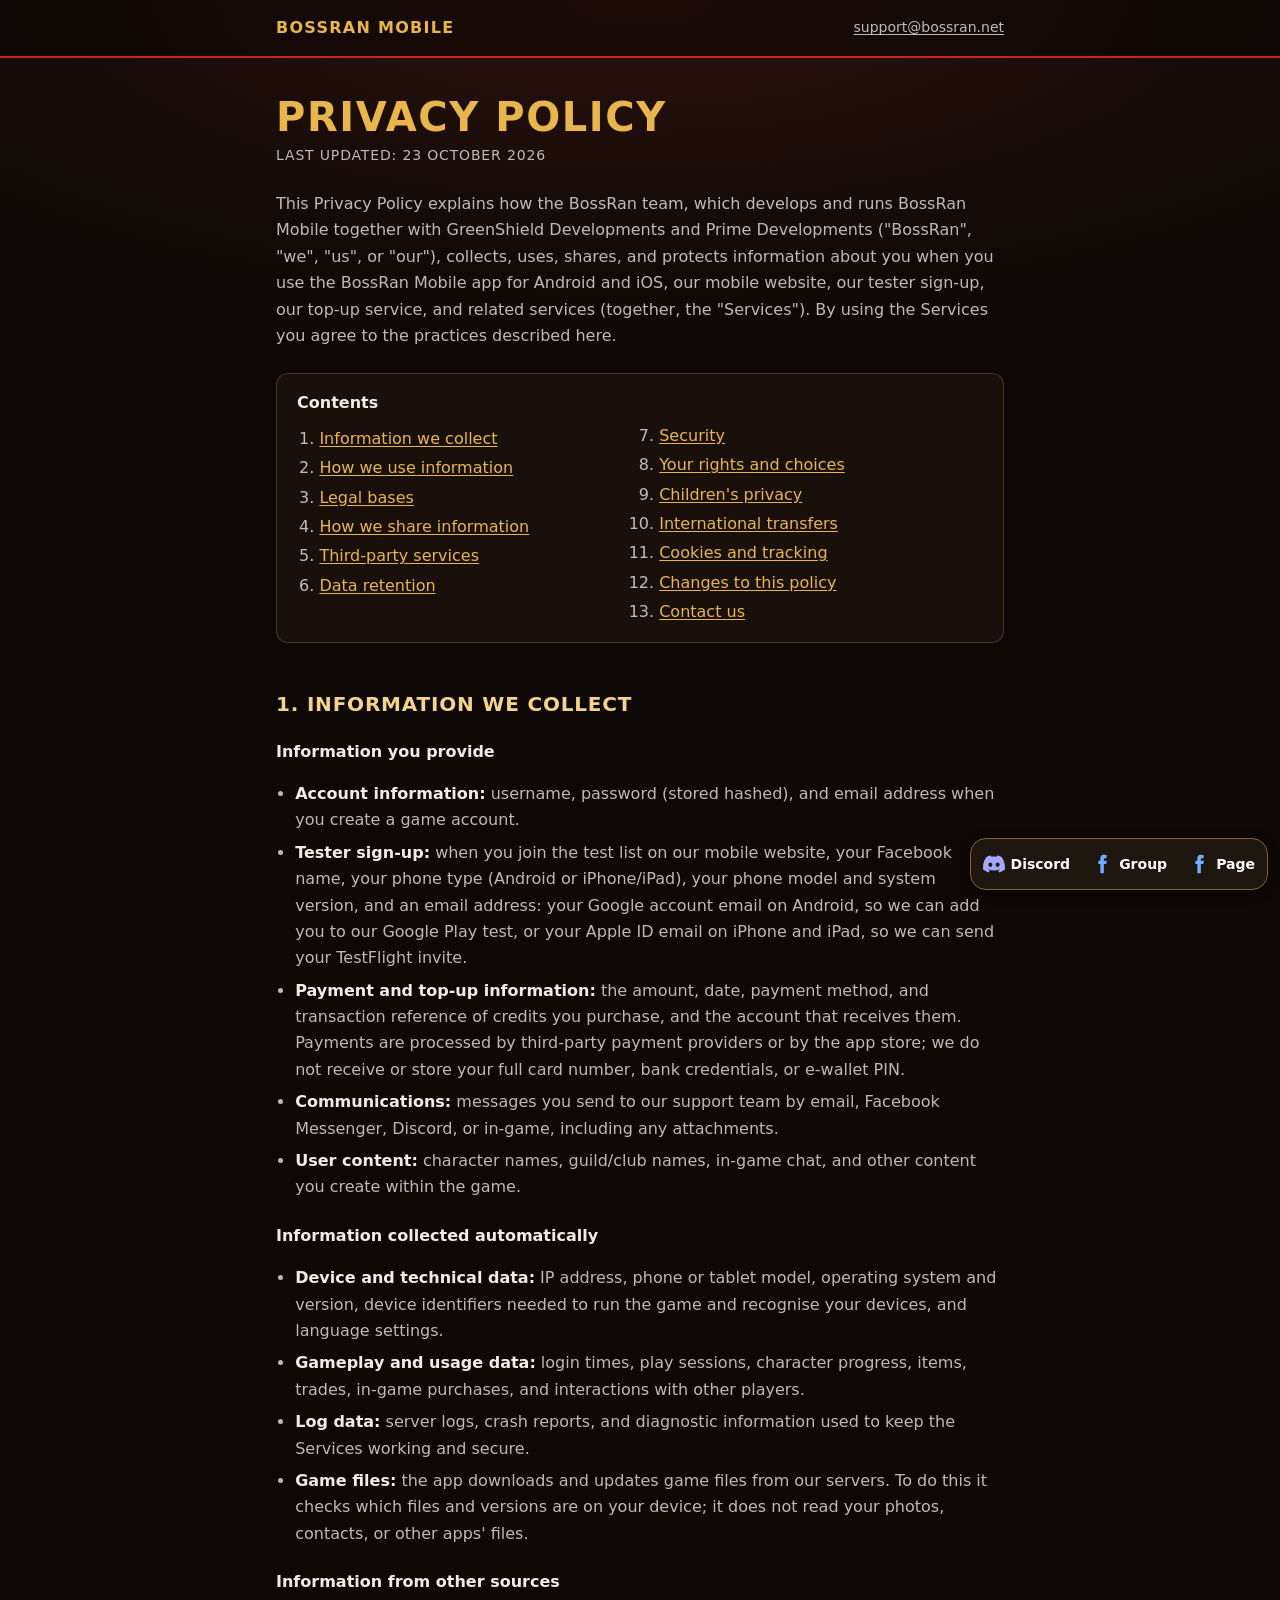
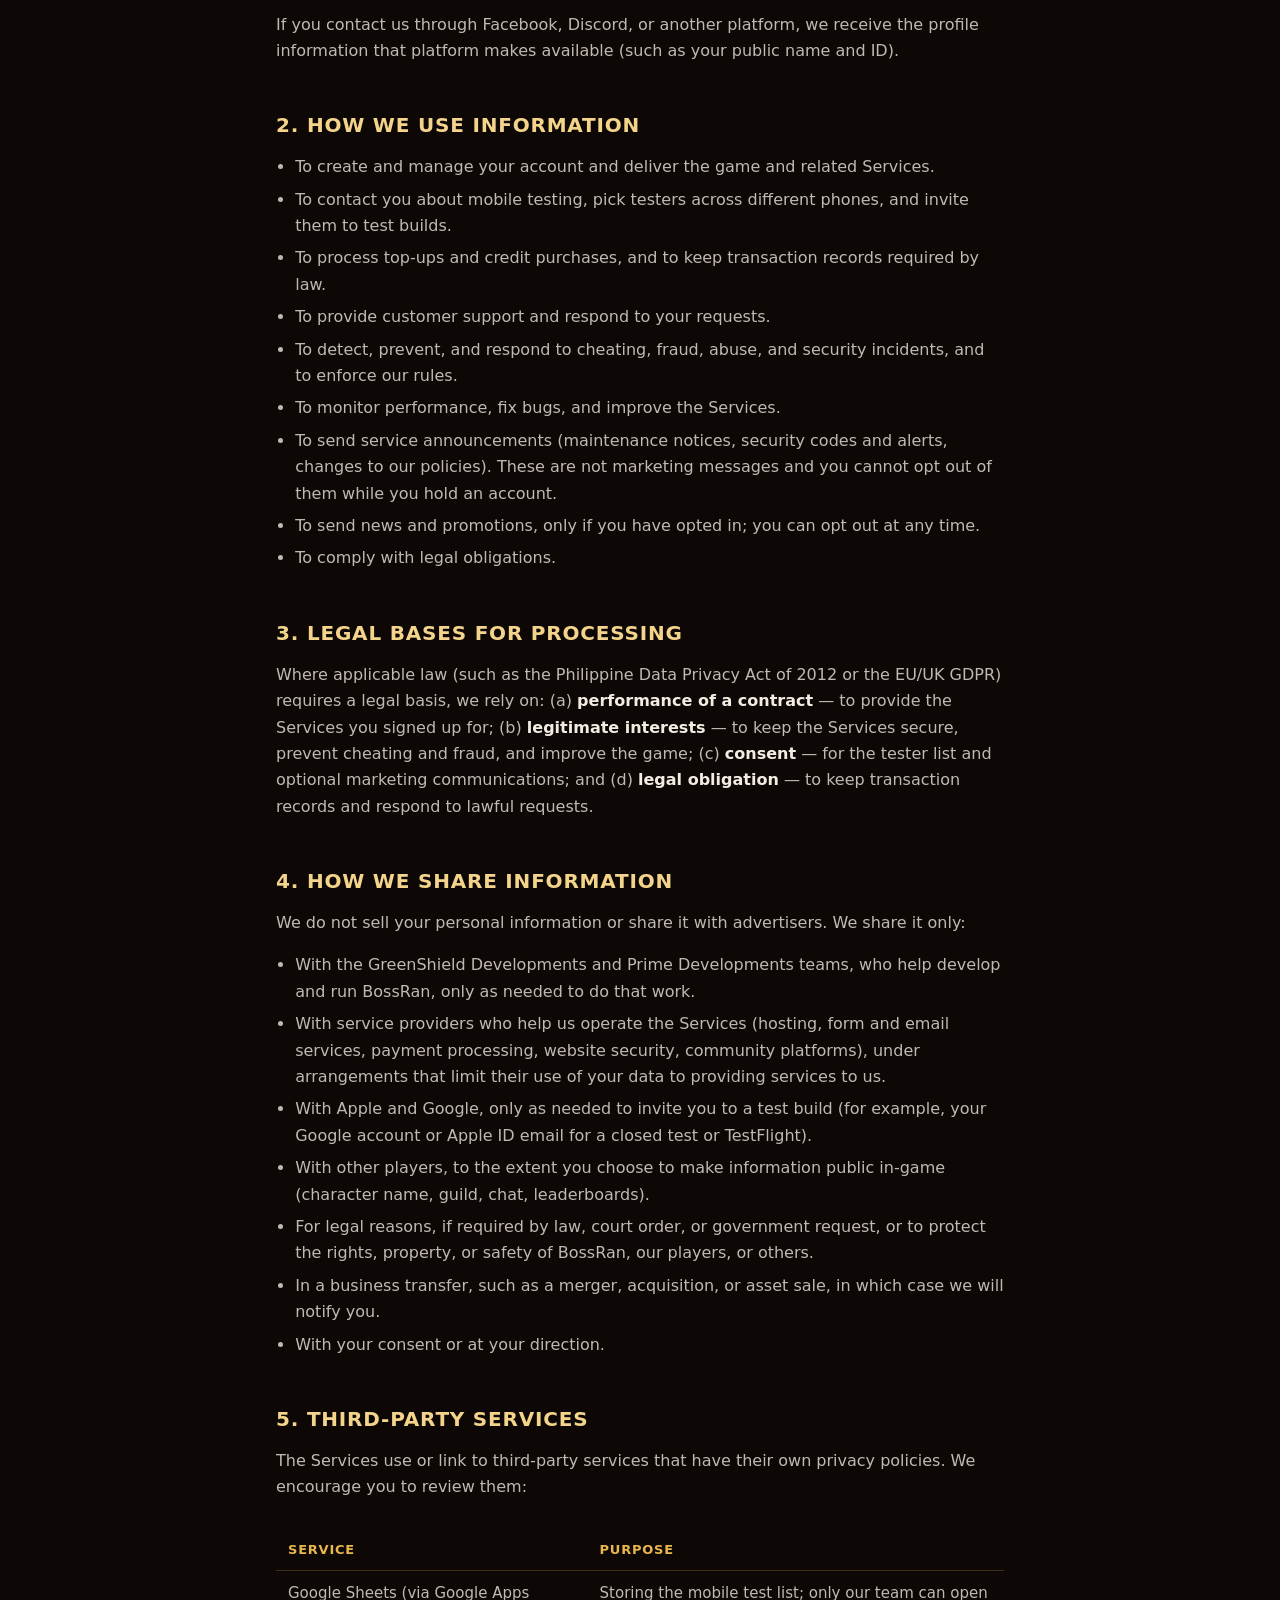
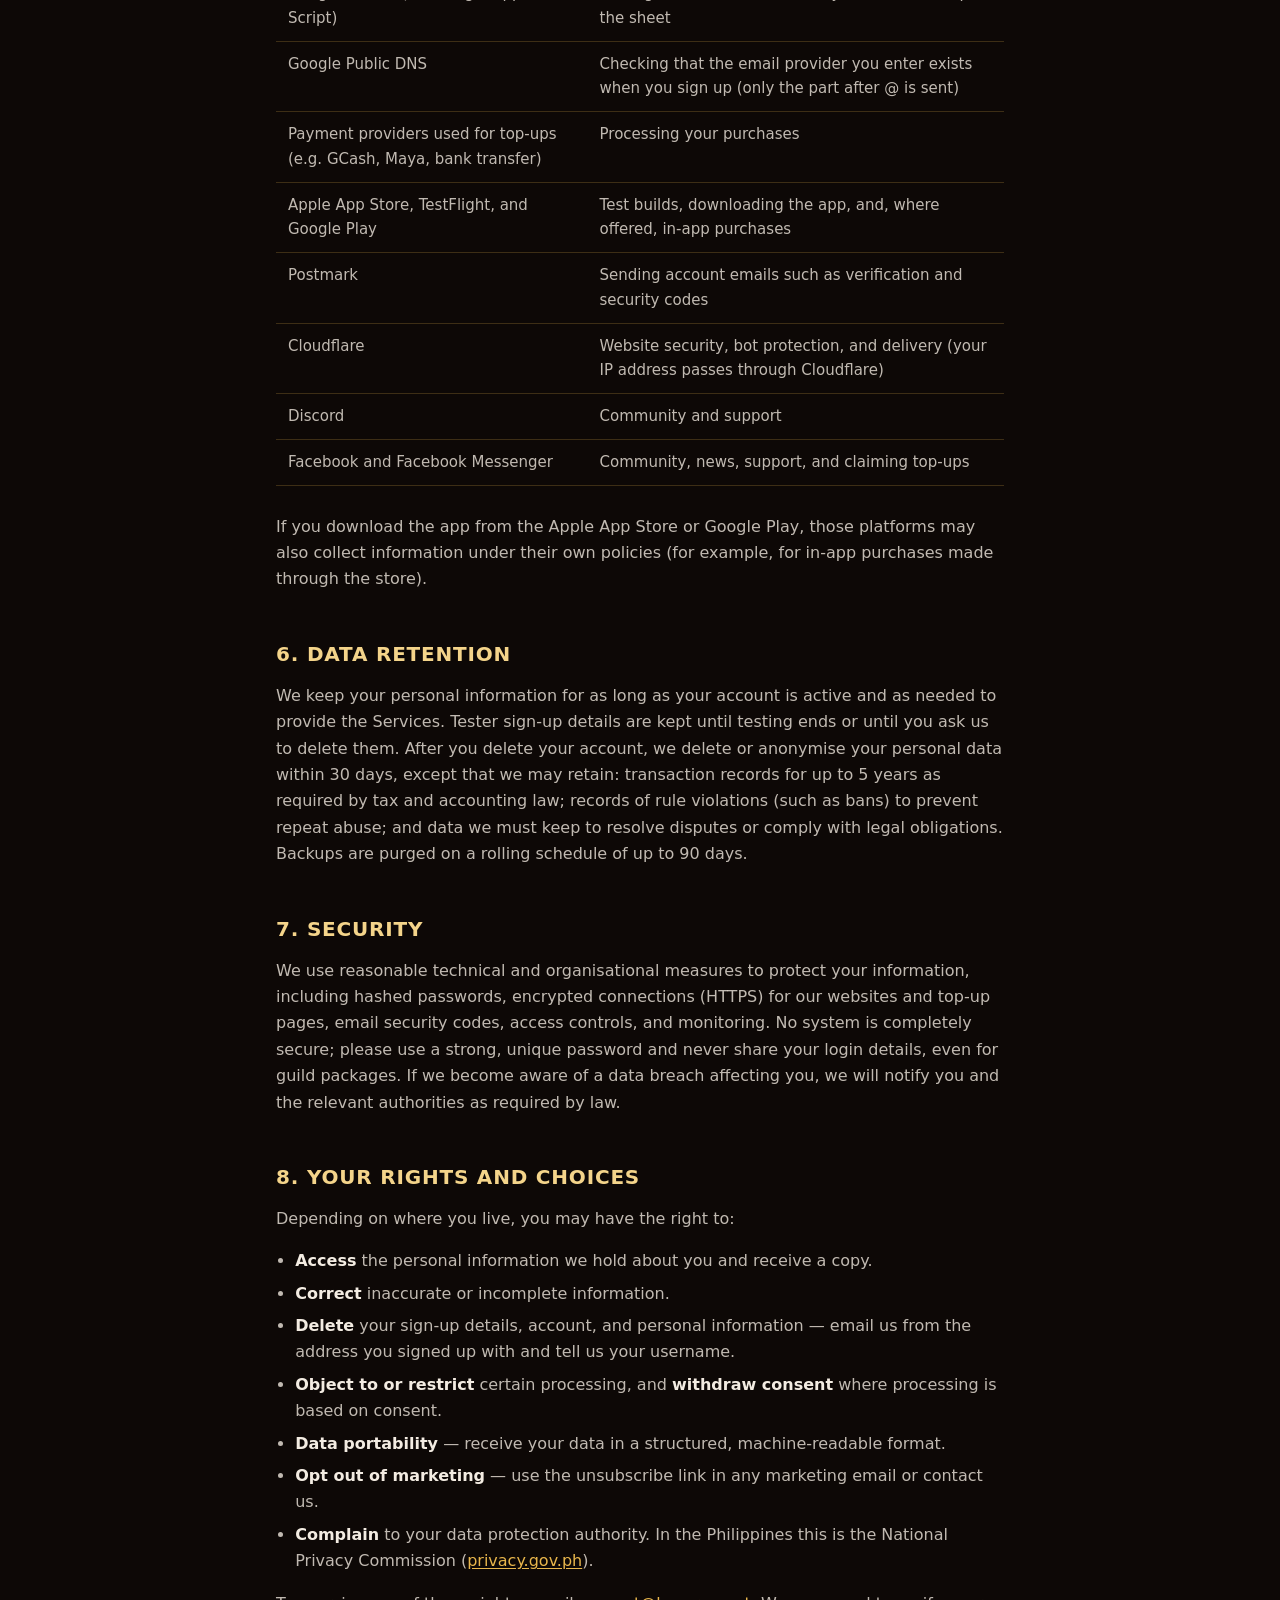
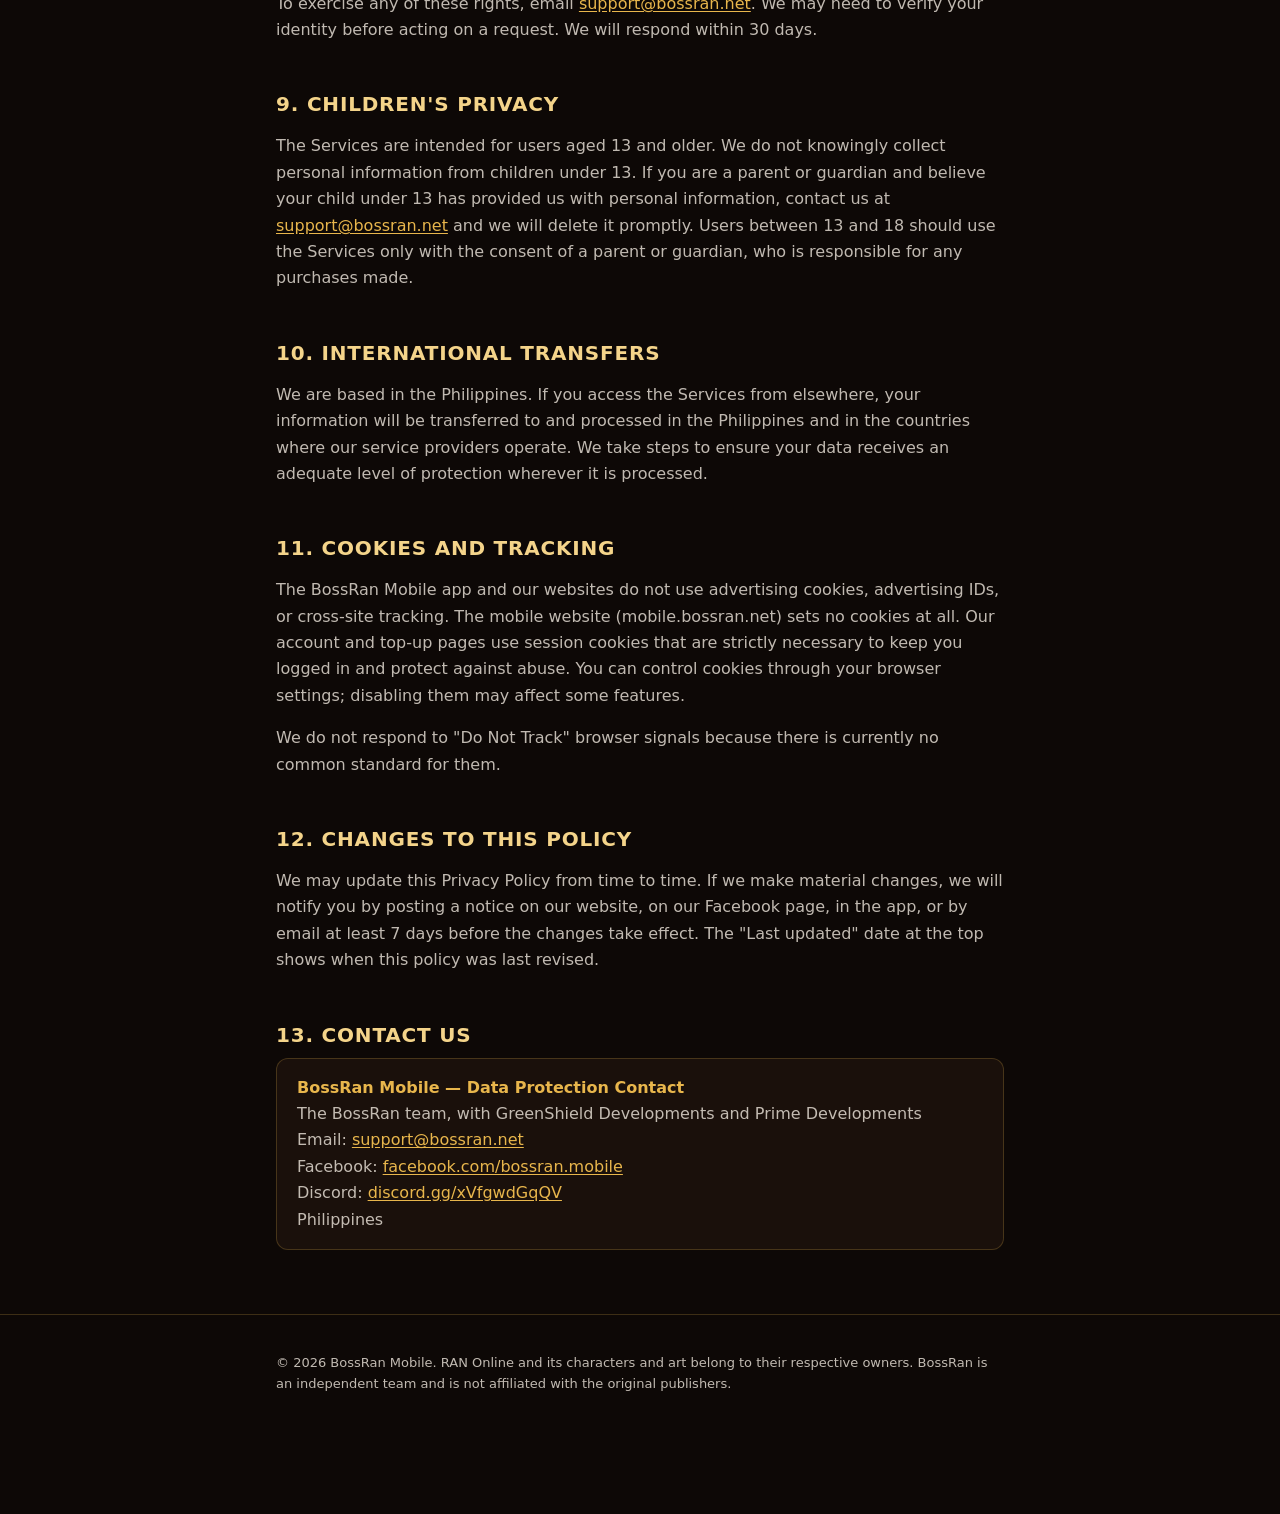
==== commit af2d33e5: "Expose Discord and Facebook destinations as direct social links" ====
--- a/privacy.html
+++ b/privacy.html
@@ -54,8 +54,7 @@
 address b { color: var(--gold); }
 footer { border-top: 1px solid var(--border); padding: 24px 0 40px; color: var(--muted); font-size: 13px; }
 </style>
-<link rel="stylesheet" href="assets/community.css">
-<script defer src="assets/community.js"></script>
+<link rel="stylesheet" href="assets/community.css?v=2">
 </head>
 <body>
 <header>
@@ -206,13 +205,10 @@
     <p>© 2026 BossRan Mobile. RAN Online and its characters and art belong to their respective owners. BossRan is an independent team and is not affiliated with the original publishers.</p>
   </div>
 </footer>
-<details class="community-menu">
-  <summary><svg aria-hidden="true" viewBox="0 0 24 24" fill="none" stroke="currentColor" stroke-width="1.7" stroke-linejoin="round"><path d="M20 4H4a1 1 0 0 0-1 1v11a1 1 0 0 0 1 1h3v4l5-4h8a1 1 0 0 0 1-1V5a1 1 0 0 0-1-1Z"/><path d="M7 9h10M7 12h7"/></svg>Community</summary>
-  <nav aria-label="Join the BossRan community">
-    <a href="https://discord.gg/xVfgwdGqQV" target="_blank" rel="noopener noreferrer">Join Discord</a>
-    <a href="https://www.facebook.com/groups/bossranmobile" target="_blank" rel="noopener noreferrer">Join the Facebook group</a>
-    <a href="https://www.facebook.com/bossran.mobile" target="_blank" rel="noopener noreferrer">Follow the Facebook page</a>
-  </nav>
-</details>
+<nav class="social-links" aria-label="BossRan community">
+  <a class="discord" href="https://discord.gg/xVfgwdGqQV" aria-label="Join Discord" title="Join Discord" target="_blank" rel="noopener noreferrer"><svg viewBox="0 0 24 24" aria-hidden="true"><path fill="currentColor" d="M20.317 4.3698a19.7913 19.7913 0 00-4.8851-1.5152.0741.0741 0 00-.0785.0371c-.211.3753-.4447.8648-.6083 1.2495-1.8447-.2762-3.68-.2762-5.4868 0-.1636-.3933-.4058-.8742-.6177-1.2495a.077.077 0 00-.0785-.037 19.7363 19.7363 0 00-4.8852 1.515.0699.0699 0 00-.0321.0277C.5334 9.0458-.319 13.5799.0992 18.0578a.0824.0824 0 00.0312.0561c2.0528 1.5076 4.0413 2.4228 5.9929 3.0294a.0777.0777 0 00.0842-.0276c.4616-.6304.8731-1.2952 1.226-1.9942a.076.076 0 00-.0416-.1057c-.6528-.2476-1.2743-.5495-1.8722-.8923a.077.077 0 01-.0076-.1277c.1258-.0943.2517-.1923.3718-.2914a.0743.0743 0 01.0776-.0105c3.9278 1.7933 8.18 1.7933 12.0614 0a.0739.0739 0 01.0785.0095c.1202.099.246.1981.3728.2924a.077.077 0 01-.0066.1276 12.2986 12.2986 0 01-1.873.8914.0766.0766 0 00-.0407.1067c.3604.698.7719 1.3628 1.225 1.9932a.076.076 0 00.0842.0286c1.961-.6067 3.9495-1.5219 6.0023-3.0294a.077.077 0 00.0313-.0552c.5004-5.177-.8382-9.6739-3.5485-13.6604a.061.061 0 00-.0312-.0286zM8.02 15.3312c-1.1825 0-2.1569-1.0857-2.1569-2.419 0-1.3332.9555-2.4189 2.157-2.4189 1.2108 0 2.1757 1.0952 2.1568 2.419 0 1.3332-.9555 2.4189-2.1569 2.4189zm7.9748 0c-1.1825 0-2.1569-1.0857-2.1569-2.419 0-1.3332.9554-2.4189 2.1569-2.4189 1.2108 0 2.1757 1.0952 2.1568 2.419 0 1.3332-.946 2.4189-2.1568 2.4189Z"/></svg>Discord</a>
+  <a class="facebook" href="https://www.facebook.com/groups/bossranmobile" aria-label="Join the Facebook group" title="Join the Facebook group" target="_blank" rel="noopener noreferrer"><svg viewBox="0 0 24 24" aria-hidden="true"><path fill="currentColor" d="M14 8.5V6.8c0-.8.5-1 .9-1H17V2.1L14.1 2C10.9 2 10.2 4.4 10.2 6v2.5H8V12h2.2v10H14V12h2.8l.4-3.5H14z"/></svg>Group</a>
+  <a class="facebook" href="https://www.facebook.com/bossran.mobile" aria-label="Follow the Facebook page" title="Follow the Facebook page" target="_blank" rel="noopener noreferrer"><svg viewBox="0 0 24 24" aria-hidden="true"><path fill="currentColor" d="M14 8.5V6.8c0-.8.5-1 .9-1H17V2.1L14.1 2C10.9 2 10.2 4.4 10.2 6v2.5H8V12h2.2v10H14V12h2.8l.4-3.5H14z"/></svg>Page</a>
+</nav>
 </body>
 </html>
--- a/assets/community.css
+++ b/assets/community.css
@@ -1,47 +1,31 @@
-.community-menu {
+.social-links {
   position: fixed;
   z-index: 30;
-  right: max(14px, env(safe-area-inset-right));
-  bottom: max(12px, env(safe-area-inset-bottom));
-  font: 600 15px/1.4 system-ui, sans-serif;
-  color: #fff5dd;
+  right: max(12px, env(safe-area-inset-right));
+  bottom: max(10px, env(safe-area-inset-bottom));
+  display: flex;
+  gap: 3px;
+  padding: 3px;
+  border: 1px solid #806330;
+  border-radius: 16px;
+  background: #1d1710;
+  box-shadow: 0 3px 12px #0006;
 }
-.community-menu summary {
-  display: flex;
+.social-links a {
+  display: inline-flex;
   align-items: center;
-  gap: 8px;
+  justify-content: center;
+  gap: 6px;
   min-height: 44px;
-  box-sizing: border-box;
-  padding: 8px 15px;
-  border: 1px solid #99752d;
-  border-radius: 24px;
-  background: #251c11;
-  box-shadow: 0 3px 12px #0006;
-  cursor: pointer;
-  list-style: none;
-}
-.community-menu summary::-webkit-details-marker { display: none; }
-.community-menu summary svg { width: 20px; height: 20px; color: #f7c448; }
-.community-menu nav {
-  position: absolute;
-  bottom: calc(100% + 8px);
-  right: 0;
-  width: max-content;
-  padding: 5px;
-  border: 1px solid #745a2b;
+  padding: 0 9px;
   border-radius: 12px;
-  background: #1d1710;
-  box-shadow: 0 6px 18px #0007;
-}
-.community-menu a {
-  display: flex;
-  align-items: center;
-  min-height: 44px;
-  padding: 0 14px;
-  border-radius: 7px;
-  color: inherit;
+  color: #fff;
+  font: 600 14px/1 system-ui, sans-serif;
   text-decoration: none;
 }
-.community-menu a:hover, .community-menu a:focus-visible { background: #3a2d1c; color: #ffe29a; }
-.community-menu :is(summary, a):focus-visible { outline: 2px solid #f7c448; outline-offset: 2px; }
-body { padding-bottom: calc(60px + env(safe-area-inset-bottom)); }
+.social-links svg { width: 22px; height: 22px; }
+.social-links .discord svg { color: #a2aaff; }
+.social-links .facebook svg { color: #70afff; }
+.social-links a:hover, .social-links a:focus-visible { background: #382c20; }
+.social-links a:focus-visible { outline: 2px solid #f7c448; }
+body { padding-bottom: calc(66px + env(safe-area-inset-bottom)); }
